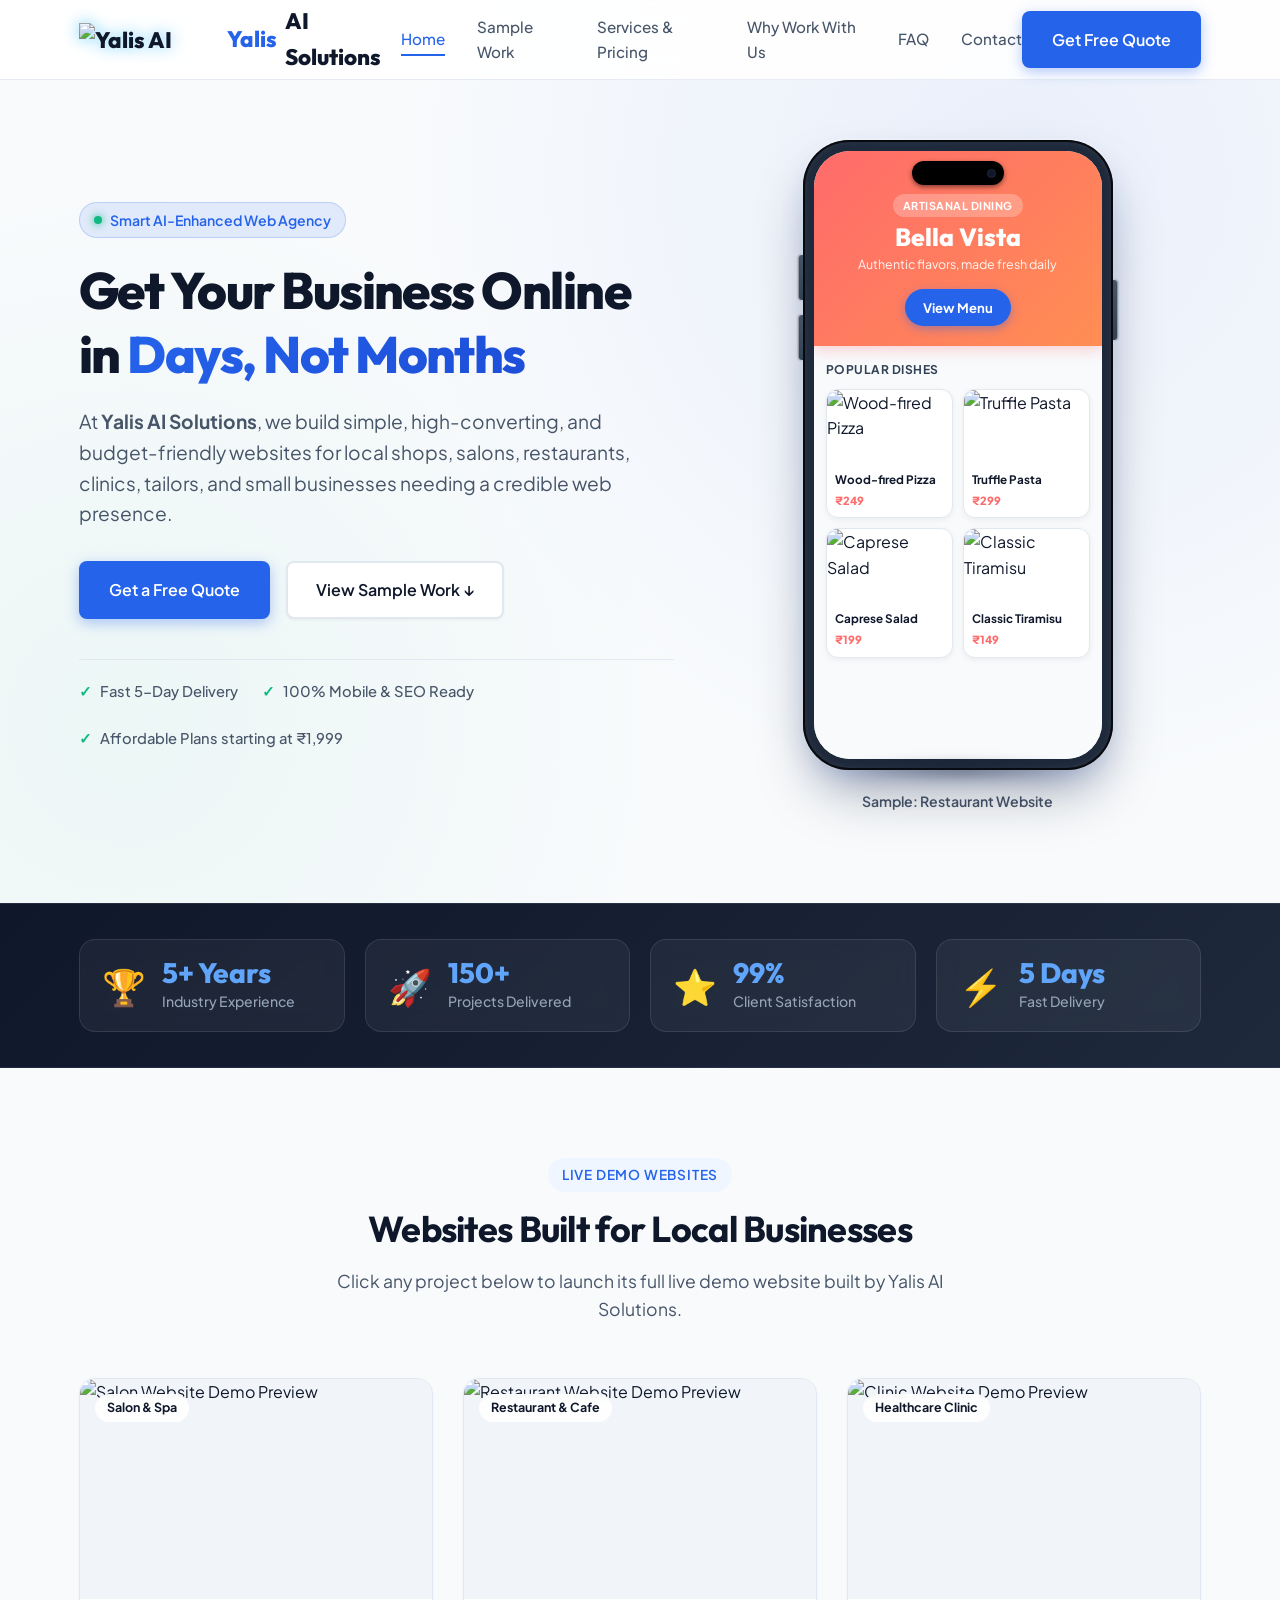
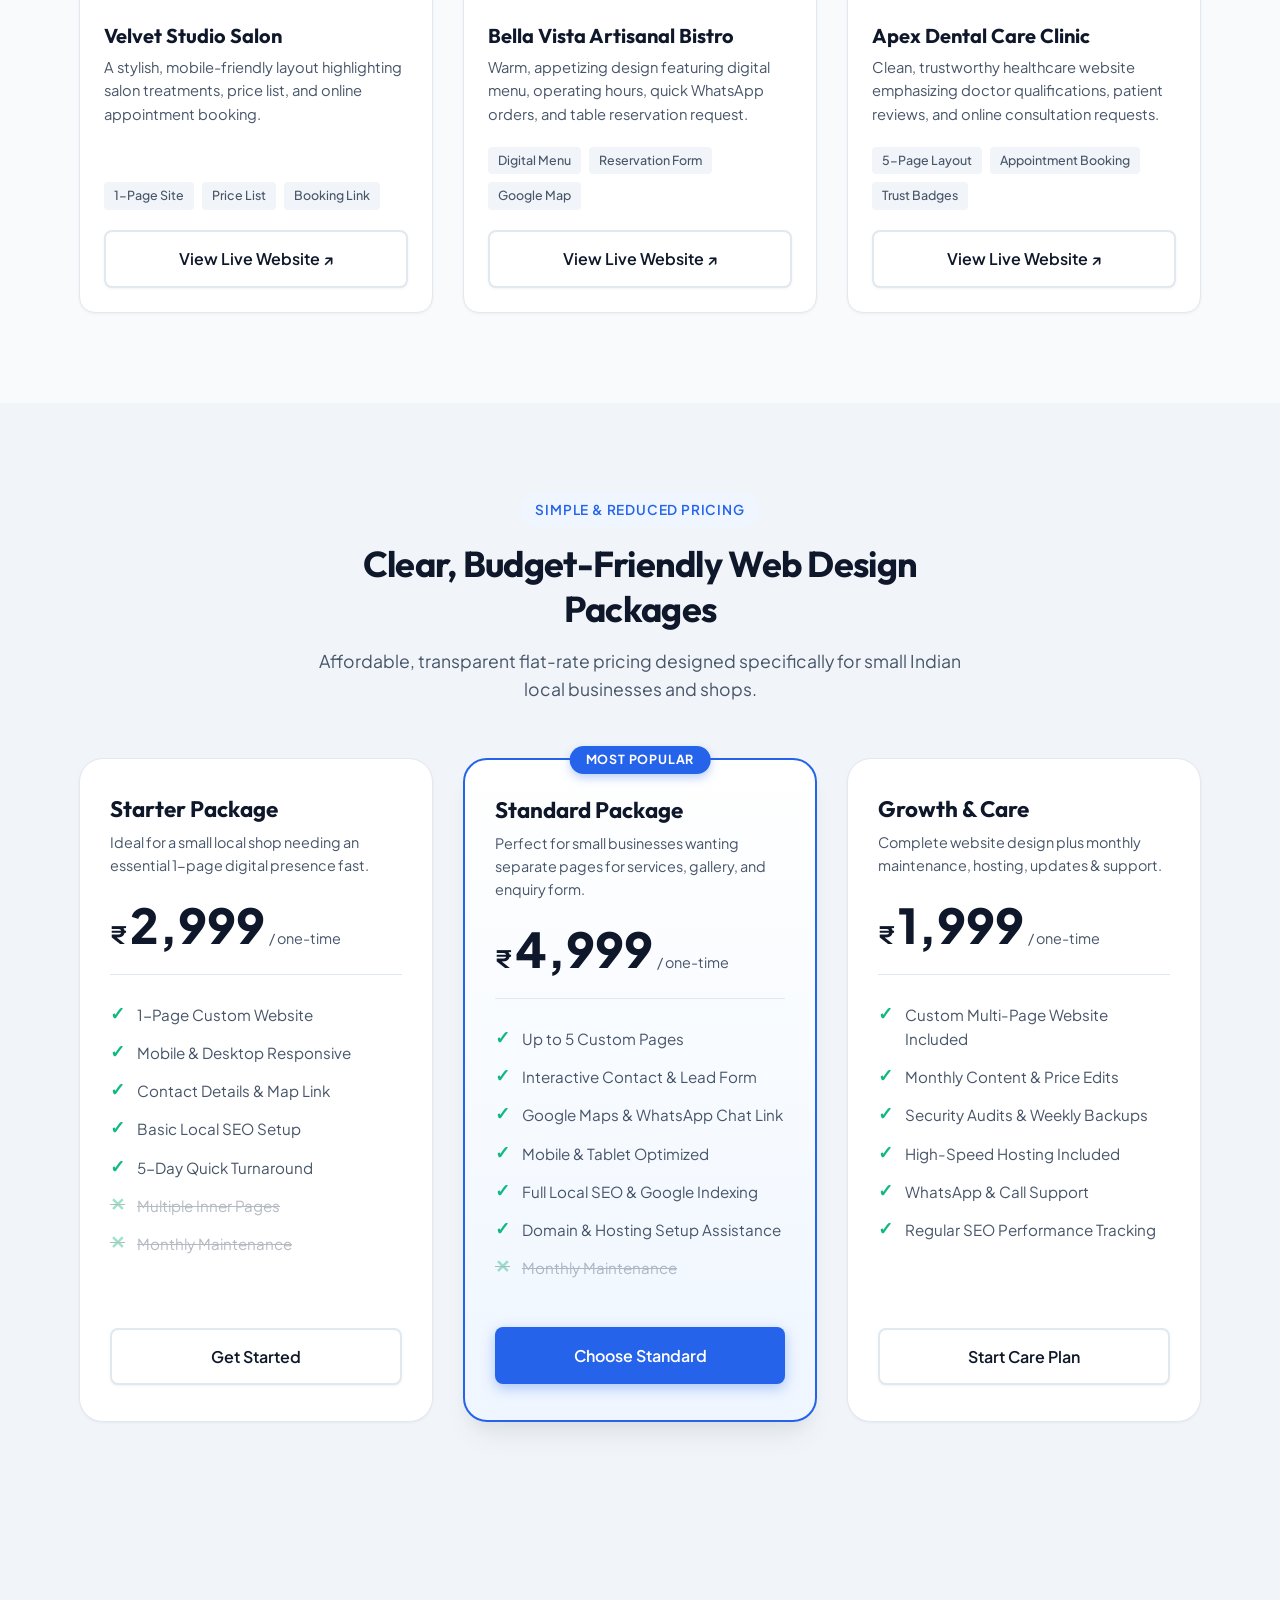
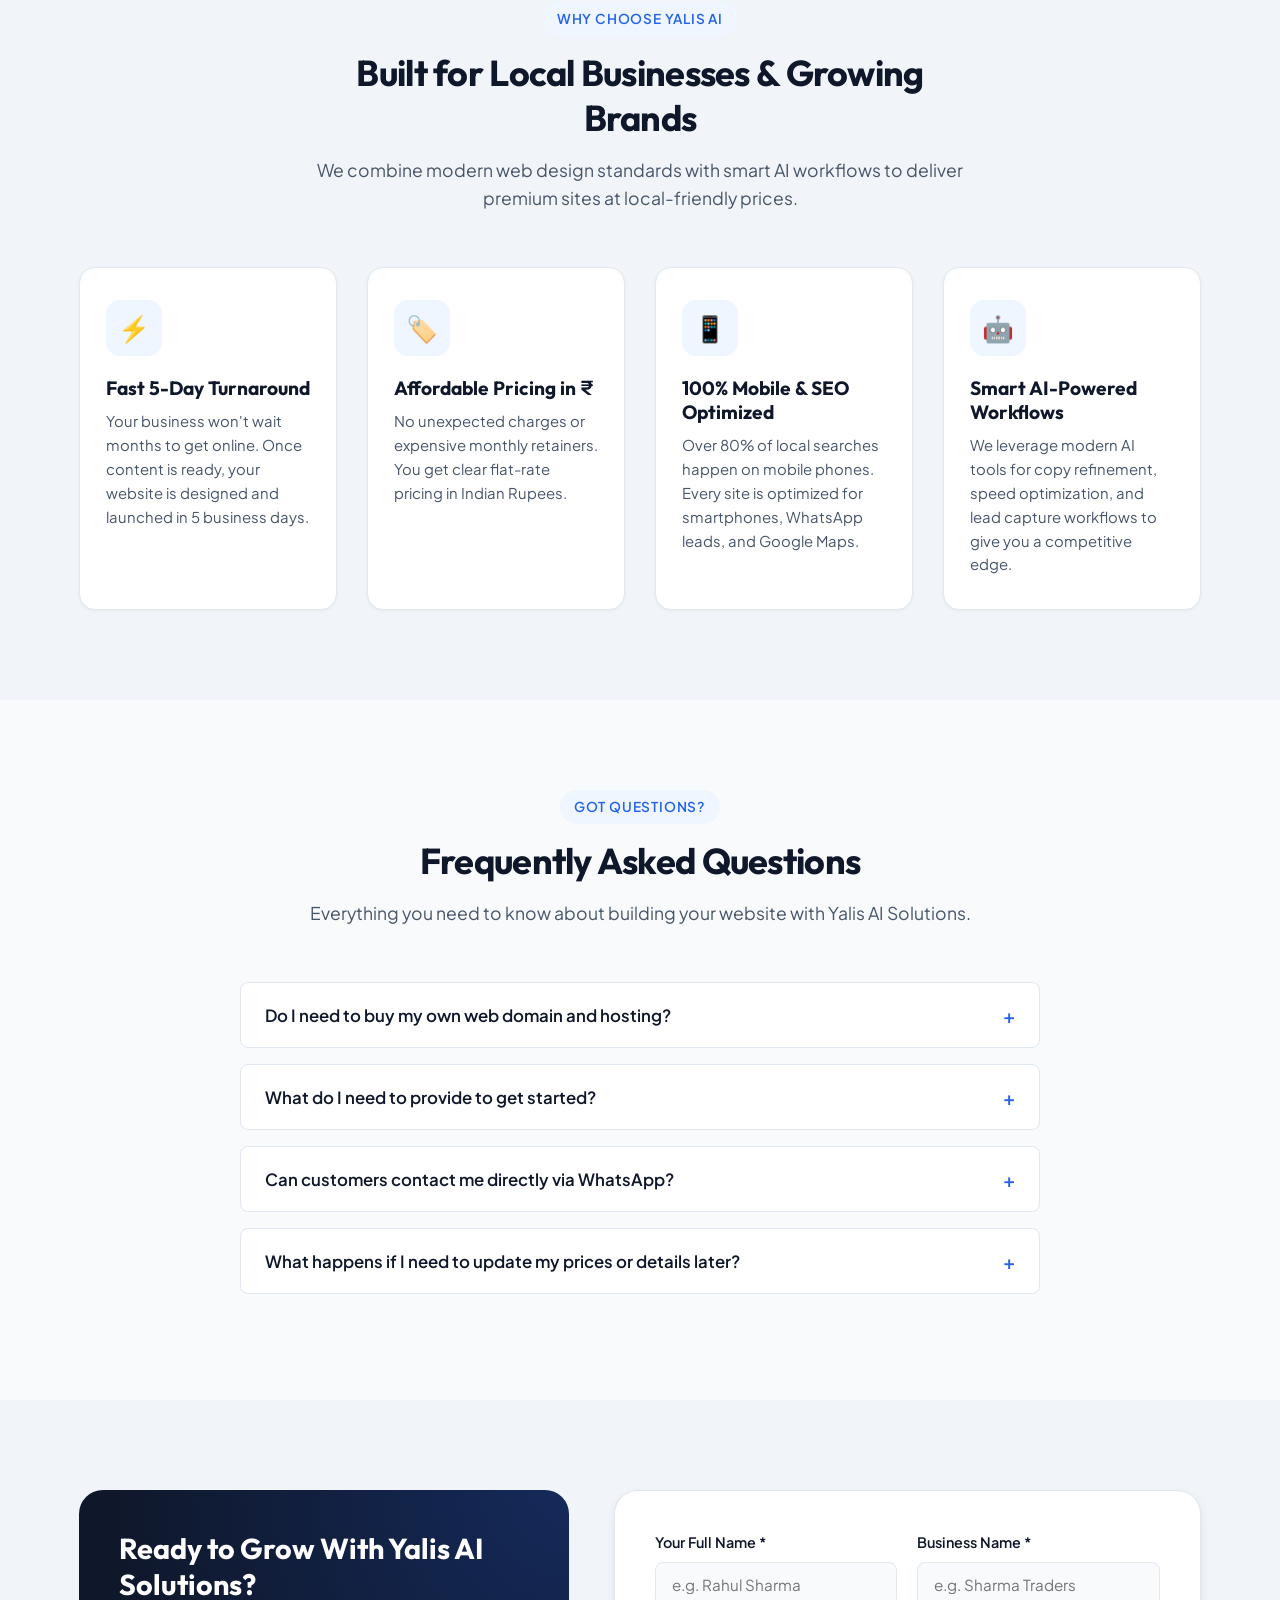
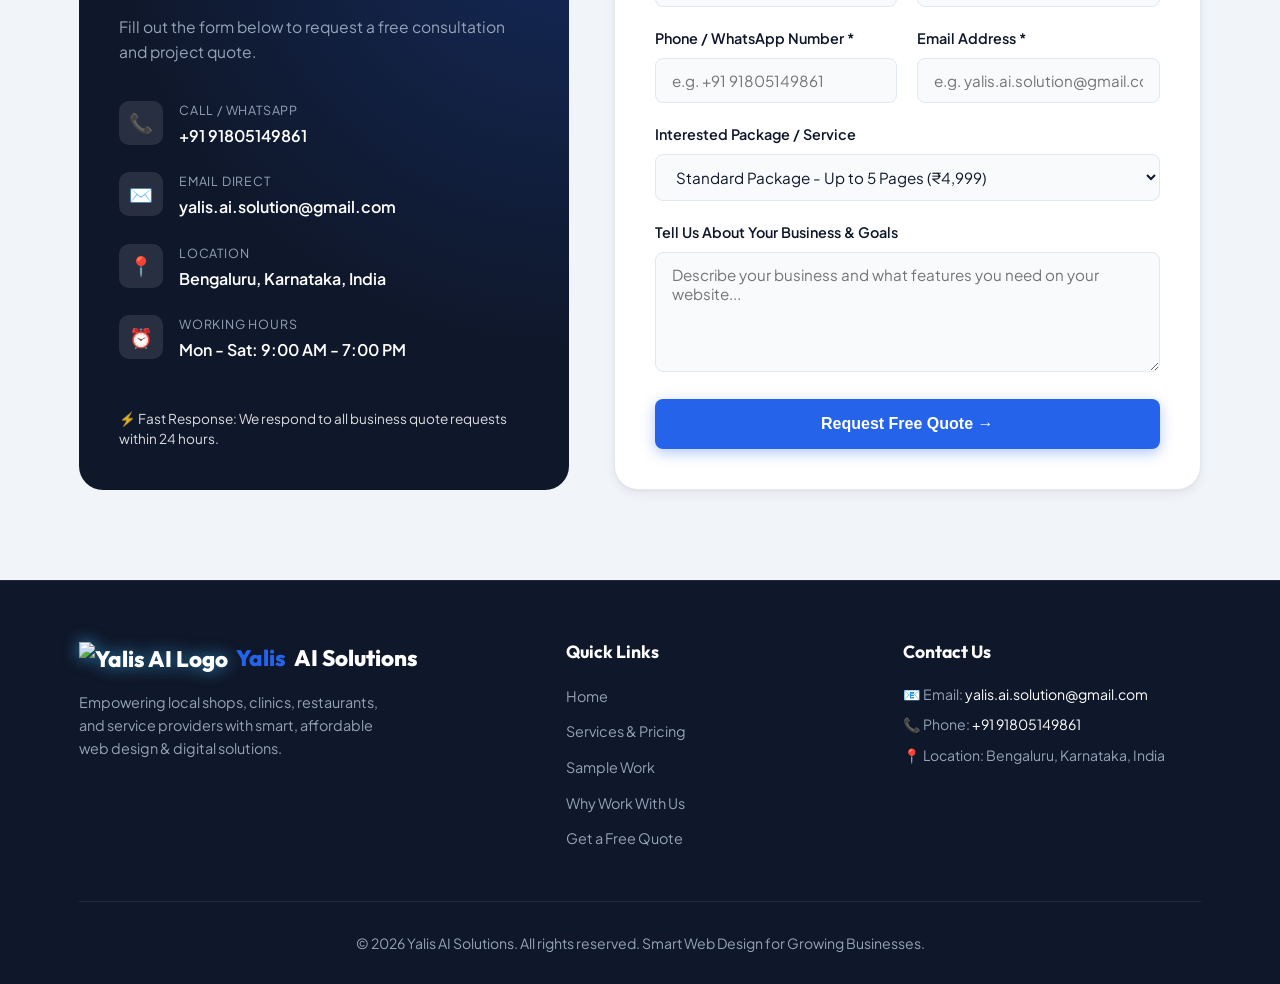
==== index.html @ 6a691064 "Add files via upload" ====
<!DOCTYPE html>
<html lang="en">
<head>
  <meta charset="UTF-8">
  <meta name="viewport" content="width=device-width, initial-scale=1.0">
  
  <!-- EDIT HERE: SEO TITLE & META DESCRIPTION -->
  <title>Yalis AI Solutions | Smart, Affordable Websites for Local Businesses</title>
  <meta name="description" content="Yalis AI Solutions builds simple, modern, and affordable websites for local shops, salons, restaurants, clinics, and service businesses. Get online in days with smart AI-driven designs.">

  <!-- GOOGLE FONTS & STYLESHEET -->
  <link rel="preconnect" href="https://fonts.googleapis.com">
  <link rel="preconnect" href="https://fonts.gstatic.com" crossorigin>
  <link rel="stylesheet" href="styles.css">
</head>
<body>

  <!-- ==========================================================================
       HEADER & STICKY NAVIGATION BAR
       ========================================================================== -->
  <header class="navbar" id="navbar">
    <div class="container nav-container">
      
      <!-- EDIT HERE: YOUR BUSINESS LOGO & NAME -->
      <a href="#hero" class="logo" id="nav-logo" style="display: flex; align-items: center; gap: 8px;">
        <img src="assets/images/logo_vy_icon.svg" alt="Yalis AI Logo" style="height: 34px; width: auto; filter: drop-shadow(0 0 8px rgba(56, 189, 248, 0.7));">
        <span>Yalis</span> AI Solutions
      </a>

      <!-- NAVIGATION LINKS -->
      <nav class="nav-links" id="nav-links">
        <a href="#hero" class="active">Home</a>
        <a href="#portfolio">Sample Work</a>
        <a href="#services">Services & Pricing</a>
        <a href="#why-us">Why Work With Us</a>
        <a href="#faq">FAQ</a>
        <a href="#contact">Contact</a>
      </nav>

      <!-- NAVIGATION CTA BUTTON -->
      <div class="nav-cta">
        <a href="#contact" class="btn btn-primary" id="header-cta-btn">Get Free Quote</a>
        <button class="mobile-toggle" id="mobile-toggle" aria-label="Toggle Navigation Menu">☰</button>
      </div>

    </div>
  </header>


  <!-- ==========================================================================
       1. HERO SECTION
       ========================================================================== -->
  <section class="hero" id="hero">
    <div class="container hero-grid">
      
      <!-- HERO TEXT CONTENT -->
      <div class="hero-content">
        <div class="hero-tag">
          <span class="hero-tag-dot"></span>
          <!-- EDIT HERE: HERO BADGE TEXT -->
          Smart AI-Enhanced Web Agency
        </div>

        <!-- EDIT HERE: MAIN HERO HEADLINE -->
        <h1 class="hero-title">
          Get Your Business Online in <span>Days, Not Months</span>
        </h1>

        <!-- EDIT HERE: SUBHEADLINE -->
        <p class="hero-subtitle">
          At <strong>Yalis AI Solutions</strong>, we build simple, high-converting, and budget-friendly websites for local shops, salons, restaurants, clinics, tailors, and small businesses needing a credible web presence.
        </p>

        <!-- HERO BUTTONS -->
        <div class="hero-actions">
          <a href="#contact" class="btn btn-primary" id="hero-quote-btn">Get a Free Quote</a>
          <a href="#portfolio" class="btn btn-secondary" id="hero-work-btn">View Sample Work ↓</a>
        </div>

        <!-- HERO TRUST SIGNALS -->
        <div class="hero-features">
          <div class="hero-feature-item">
            <span class="hero-feature-icon">✓</span>
            <span>Fast 5-Day Delivery</span>
          </div>
          <div class="hero-feature-item">
            <span class="hero-feature-icon">✓</span>
            <span>100% Mobile & SEO Ready</span>
          </div>
          <div class="hero-feature-item">
            <span class="hero-feature-icon">✓</span>
            <span>Affordable Plans starting at ₹1,999</span>
          </div>
        </div>
      </div>

      <!-- HERO VISUAL PREVIEW: REALISTIC IPHONE MOCKUP -->
      <div class="hero-visual">
        <div class="iphone-wrapper">
          
          <div class="iphone-container">
            <!-- iPhone Side Buttons -->
            <div class="iphone-btn-volume-up"></div>
            <div class="iphone-btn-volume-down"></div>
            <div class="iphone-btn-power"></div>

            <div class="iphone-screen">
              <!-- Dynamic Island -->
              <div class="dynamic-island">
                <div class="dynamic-island-camera"></div>
              </div>

              <!-- Bella Vista Restaurant Content -->
              <div class="bella-header">
                <span class="bella-badge">Artisanal Dining</span>
                <h3 class="bella-title">Bella Vista</h3>
                <p class="bella-tagline">Authentic flavors, made fresh daily</p>
                <a href="demo-restaurant.html" target="_blank" class="bella-cta-btn">View Menu</a>
              </div>

              <div class="bella-body">
                <div class="bella-section-label">Popular Dishes</div>
                <div class="food-grid">
                  
                  <div class="food-card">
                    <div class="food-img-wrap">
                      <img src="assets/images/food_pizza.png" alt="Wood-fired Pizza">
                    </div>
                    <div class="food-info">
                      <div class="food-name">Wood-fired Pizza</div>
                      <div class="food-price">₹249</div>
                    </div>
                  </div>

                  <div class="food-card">
                    <div class="food-img-wrap">
                      <img src="assets/images/food_pasta.png" alt="Truffle Pasta">
                    </div>
                    <div class="food-info">
                      <div class="food-name">Truffle Pasta</div>
                      <div class="food-price">₹299</div>
                    </div>
                  </div>

                  <div class="food-card">
                    <div class="food-img-wrap">
                      <img src="assets/images/food_salad.png" alt="Caprese Salad">
                    </div>
                    <div class="food-info">
                      <div class="food-name">Caprese Salad</div>
                      <div class="food-price">₹199</div>
                    </div>
                  </div>

                  <div class="food-card">
                    <div class="food-img-wrap">
                      <img src="assets/images/food_dessert.png" alt="Classic Tiramisu">
                    </div>
                    <div class="food-info">
                      <div class="food-name">Classic Tiramisu</div>
                      <div class="food-price">₹149</div>
                    </div>
                  </div>

                </div>
              </div>

            </div>
          </div>

          <!-- Soft Shadow Beneath iPhone -->
          <div class="iphone-shadow-glow"></div>

          <!-- iPhone Caption -->
          <p class="iphone-caption">Sample: Restaurant Website</p>

        </div>
      </div>

    </div>
  </section>


  <!-- ==========================================================================
       STATS & ACHIEVEMENTS COUNTER BAR
       ========================================================================== -->
  <section class="stats-banner">
    <div class="container">
      <div class="stats-grid">
        
        <div class="stat-card">
          <div class="stat-icon">🏆</div>
          <div class="stat-info">
            <span class="stat-number">5+ Years</span>
            <span class="stat-label">Industry Experience</span>
          </div>
        </div>

        <div class="stat-card">
          <div class="stat-icon">🚀</div>
          <div class="stat-info">
            <span class="stat-number">150+</span>
            <span class="stat-label">Projects Delivered</span>
          </div>
        </div>

        <div class="stat-card">
          <div class="stat-icon">⭐</div>
          <div class="stat-info">
            <span class="stat-number">99%</span>
            <span class="stat-label">Client Satisfaction</span>
          </div>
        </div>

        <div class="stat-card">
          <div class="stat-icon">⚡</div>
          <div class="stat-info">
            <span class="stat-number">5 Days</span>
            <span class="stat-label">Fast Delivery</span>
          </div>
        </div>

      </div>
    </div>
  </section>


  <!-- ==========================================================================
       2. PORTFOLIO / SAMPLE WORK SECTION
       ========================================================================== -->
  <section class="section" id="portfolio">
    <div class="container">
      
      <div class="section-header">
        <span class="section-badge">Live Demo Websites</span>
        <h2 class="section-title">Websites Built for Local Businesses</h2>
        <p class="section-subtitle">
          Click any project below to launch its full live demo website built by Yalis AI Solutions.
        </p>
      </div>

      <div class="portfolio-grid">
        
        <!-- SAMPLE PROJECT 1: SALON -->
        <div class="portfolio-card">
          <div class="portfolio-img-wrapper">
            <span class="portfolio-category-tag">Salon & Spa</span>
            <!-- EDIT HERE: DEMO 1 IMAGE & ALT -->
            <img src="assets/images/portfolio_salon.png" alt="Salon Website Demo Preview">
            <div class="portfolio-overlay">
              <a href="demo-salon.html" target="_blank" class="btn btn-primary">View Full Website ↗</a>
            </div>
          </div>
          <div class="portfolio-content">
            <!-- EDIT HERE: DEMO 1 TITLE & TEXT -->
            <h3 class="portfolio-title">Velvet Studio Salon</h3>
            <p class="portfolio-desc">
              A stylish, mobile-friendly layout highlighting salon treatments, price list, and online appointment booking.
            </p>
            <div class="portfolio-tags">
              <span class="pill-tag">1-Page Site</span>
              <span class="pill-tag">Price List</span>
              <span class="pill-tag">Booking Link</span>
            </div>
            <a href="demo-salon.html" target="_blank" class="btn btn-secondary">View Live Website ↗</a>
          </div>
        </div>

        <!-- SAMPLE PROJECT 2: RESTAURANT -->
        <div class="portfolio-card">
          <div class="portfolio-img-wrapper">
            <span class="portfolio-category-tag">Restaurant & Cafe</span>
            <!-- EDIT HERE: DEMO 2 IMAGE & ALT -->
            <img src="assets/images/portfolio_restaurant.png" alt="Restaurant Website Demo Preview">
            <div class="portfolio-overlay">
              <a href="demo-restaurant.html" target="_blank" class="btn btn-primary">View Full Website ↗</a>
            </div>
          </div>
          <div class="portfolio-content">
            <!-- EDIT HERE: DEMO 2 TITLE & TEXT -->
            <h3 class="portfolio-title">Bella Vista Artisanal Bistro</h3>
            <p class="portfolio-desc">
              Warm, appetizing design featuring digital menu, operating hours, quick WhatsApp orders, and table reservation request.
            </p>
            <div class="portfolio-tags">
              <span class="pill-tag">Digital Menu</span>
              <span class="pill-tag">Reservation Form</span>
              <span class="pill-tag">Google Map</span>
            </div>
            <a href="demo-restaurant.html" target="_blank" class="btn btn-secondary">View Live Website ↗</a>
          </div>
        </div>

        <!-- SAMPLE PROJECT 3: CLINIC -->
        <div class="portfolio-card">
          <div class="portfolio-img-wrapper">
            <span class="portfolio-category-tag">Healthcare Clinic</span>
            <!-- EDIT HERE: DEMO 3 IMAGE & ALT -->
            <img src="assets/images/portfolio_clinic.png" alt="Clinic Website Demo Preview">
            <div class="portfolio-overlay">
              <a href="demo-clinic.html" target="_blank" class="btn btn-primary">View Full Website ↗</a>
            </div>
          </div>
          <div class="portfolio-content">
            <!-- EDIT HERE: DEMO 3 TITLE & TEXT -->
            <h3 class="portfolio-title">Apex Dental Care Clinic</h3>
            <p class="portfolio-desc">
              Clean, trustworthy healthcare website emphasizing doctor qualifications, patient reviews, and online consultation requests.
            </p>
            <div class="portfolio-tags">
              <span class="pill-tag">5-Page Layout</span>
              <span class="pill-tag">Appointment Booking</span>
              <span class="pill-tag">Trust Badges</span>
            </div>
            <a href="demo-clinic.html" target="_blank" class="btn btn-secondary">View Live Website ↗</a>
          </div>
        </div>

      </div>

    </div>
  </section>


  <!-- ==========================================================================
       3. SERVICES & PRICING SECTION (INDIAN RUPEES ₹ - REDUCED PRICES)
       ========================================================================== -->
  <section class="section section-alt" id="services">
    <div class="container">
      
      <div class="section-header">
        <span class="section-badge">Simple & Reduced Pricing</span>
        <h2 class="section-title">Clear, Budget-Friendly Web Design Packages</h2>
        <p class="section-subtitle">
          Affordable, transparent flat-rate pricing designed specifically for small Indian local businesses and shops.
        </p>
      </div>

      <div class="pricing-grid">
        
        <!-- PRICING TIER 1: STARTER -->
        <div class="pricing-card">
          <div class="pricing-header">
            <!-- EDIT HERE: TIER 1 NAME & DESC -->
            <h3 class="tier-name">Starter Package</h3>
            <p class="tier-desc">Ideal for a small local shop needing an essential 1-page digital presence fast.</p>
          </div>
          
          <div class="pricing-price">
            <span class="price-currency">₹</span>
            <!-- EDIT HERE: REDUCED TIER 1 PRICE IN RUPEES -->
            <span class="price-amount">2,999</span>
            <span class="price-period">/ one-time</span>
          </div>

          <ul class="pricing-features">
            <!-- EDIT HERE: TIER 1 FEATURES -->
            <li><span class="feature-check">✓</span> 1-Page Custom Website</li>
            <li><span class="feature-check">✓</span> Mobile & Desktop Responsive</li>
            <li><span class="feature-check">✓</span> Contact Details & Map Link</li>
            <li><span class="feature-check">✓</span> Basic Local SEO Setup</li>
            <li><span class="feature-check">✓</span> 5-Day Quick Turnaround</li>
            <li class="feature-disabled"><span class="feature-check">✕</span> Multiple Inner Pages</li>
            <li class="feature-disabled"><span class="feature-check">✕</span> Monthly Maintenance</li>
          </ul>

          <a href="#contact" class="btn btn-secondary btn-full select-plan-btn" data-plan="Starter Package (₹2,999)">Get Started</a>
        </div>

        <!-- PRICING TIER 2: STANDARD (FEATURED POPULAR) -->
        <div class="pricing-card popular">
          <div class="popular-badge">Most Popular</div>

          <div class="pricing-header">
            <!-- EDIT HERE: TIER 2 NAME & DESC -->
            <h3 class="tier-name">Standard Package</h3>
            <p class="tier-desc">Perfect for small businesses wanting separate pages for services, gallery, and enquiry form.</p>
          </div>

          <div class="pricing-price">
            <span class="price-currency">₹</span>
            <!-- EDIT HERE: REDUCED TIER 2 PRICE IN RUPEES -->
            <span class="price-amount">4,999</span>
            <span class="price-period">/ one-time</span>
          </div>

          <ul class="pricing-features">
            <!-- EDIT HERE: TIER 2 FEATURES -->
            <li><span class="feature-check">✓</span> Up to 5 Custom Pages</li>
            <li><span class="feature-check">✓</span> Interactive Contact & Lead Form</li>
            <li><span class="feature-check">✓</span> Google Maps & WhatsApp Chat Link</li>
            <li><span class="feature-check">✓</span> Mobile & Tablet Optimized</li>
            <li><span class="feature-check">✓</span> Full Local SEO & Google Indexing</li>
            <li><span class="feature-check">✓</span> Domain & Hosting Setup Assistance</li>
            <li class="feature-disabled"><span class="feature-check">✕</span> Monthly Maintenance</li>
          </ul>

          <a href="#contact" class="btn btn-primary btn-full select-plan-btn" data-plan="Standard Package (₹4,999)">Choose Standard</a>
        </div>

        <!-- PRICING TIER 3: GROWTH -->
        <div class="pricing-card">
          <div class="pricing-header">
            <!-- EDIT HERE: TIER 3 NAME & DESC -->
            <h3 class="tier-name">Growth & Care</h3>
            <p class="tier-desc">Complete website design plus monthly maintenance, hosting, updates & support.</p>
          </div>

          <div class="pricing-price">
            <span class="price-currency">₹</span>
            <!-- EDIT HERE: REDUCED TIER 3 PRICE IN RUPEES -->
            <span class="price-amount">1,999</span>
            <span class="price-period">/ one-time</span>
          </div>

          <ul class="pricing-features">
            <!-- EDIT HERE: TIER 3 FEATURES -->
            <li><span class="feature-check">✓</span> Custom Multi-Page Website Included</li>
            <li><span class="feature-check">✓</span> Monthly Content & Price Edits</li>
            <li><span class="feature-check">✓</span> Security Audits & Weekly Backups</li>
            <li><span class="feature-check">✓</span> High-Speed Hosting Included</li>
            <li><span class="feature-check">✓</span> WhatsApp & Call Support</li>
            <li><span class="feature-check">✓</span> Regular SEO Performance Tracking</li>
          </ul>

          <a href="#contact" class="btn btn-secondary btn-full select-plan-btn" data-plan="Growth Plan (₹1,999)">Start Care Plan</a>
        </div>

      </div>

    </div>
  </section>


  <!-- ==========================================================================
       4. WHY WORK WITH US SECTION
       ========================================================================== -->
  <section class="section section-alt" id="why-us">
    <div class="container">
      
      <div class="section-header">
        <span class="section-badge">Why Choose Yalis AI</span>
        <h2 class="section-title">Built for Local Businesses & Growing Brands</h2>
        <p class="section-subtitle">
          We combine modern web design standards with smart AI workflows to deliver premium sites at local-friendly prices.
        </p>
      </div>

      <div class="why-grid">
        
        <!-- POINT 1 -->
        <div class="why-card">
          <div class="why-icon">⚡</div>
          <!-- EDIT HERE: POINT 1 TITLE & DESC -->
          <h3 class="why-title">Fast 5-Day Turnaround</h3>
          <p class="why-desc">
            Your business won't wait months to get online. Once content is ready, your website is designed and launched in 5 business days.
          </p>
        </div>

        <!-- POINT 2 -->
        <div class="why-card">
          <div class="why-icon">🏷️</div>
          <!-- EDIT HERE: POINT 2 TITLE & DESC -->
          <h3 class="why-title">Affordable Pricing in ₹</h3>
          <p class="why-desc">
            No unexpected charges or expensive monthly retainers. You get clear flat-rate pricing in Indian Rupees.
          </p>
        </div>

        <!-- POINT 3 -->
        <div class="why-card">
          <div class="why-icon">📱</div>
          <!-- EDIT HERE: POINT 3 TITLE & DESC -->
          <h3 class="why-title">100% Mobile & SEO Optimized</h3>
          <p class="why-desc">
            Over 80% of local searches happen on mobile phones. Every site is optimized for smartphones, WhatsApp leads, and Google Maps.
          </p>
        </div>

        <!-- POINT 4 -->
        <div class="why-card">
          <div class="why-icon">🤖</div>
          <!-- EDIT HERE: POINT 4 TITLE & DESC -->
          <h3 class="why-title">Smart AI-Powered Workflows</h3>
          <p class="why-desc">
            We leverage modern AI tools for copy refinement, speed optimization, and lead capture workflows to give you a competitive edge.
          </p>
        </div>

      </div>

    </div>
  </section>


  <!-- ==========================================================================
       INTERACTIVE FAQ SECTION
       ========================================================================== -->
  <section class="section" id="faq">
    <div class="container">
      
      <div class="section-header">
        <span class="section-badge">Got Questions?</span>
        <h2 class="section-title">Frequently Asked Questions</h2>
        <p class="section-subtitle">
          Everything you need to know about building your website with Yalis AI Solutions.
        </p>
      </div>

      <div class="faq-container">
        
        <!-- EDIT HERE: FAQ QUESTION 1 & ANSWER -->
        <div class="faq-item">
          <button class="faq-question">
            <span>Do I need to buy my own web domain and hosting?</span>
            <span class="faq-icon">+</span>
          </button>
          <div class="faq-answer">
            <div class="faq-answer-inner">
              We can guide you step-by-step to register your custom domain (.com or .in) for about ₹800 - ₹1,200/year, or we can manage hosting and domain for you under our Growth Care plan.
            </div>
          </div>
        </div>

        <!-- EDIT HERE: FAQ QUESTION 2 & ANSWER -->
        <div class="faq-item">
          <button class="faq-question">
            <span>What do I need to provide to get started?</span>
            <span class="faq-icon">+</span>
          </button>
          <div class="faq-answer">
            <div class="faq-answer-inner">
              All you need to provide is your business name, contact details, a list of your services or products, and any photos you have. If you don't have high quality photos, we supply professional stock imagery.
            </div>
          </div>
        </div>

        <!-- EDIT HERE: FAQ QUESTION 3 & ANSWER -->
        <div class="faq-item">
          <button class="faq-question">
            <span>Can customers contact me directly via WhatsApp?</span>
            <span class="faq-icon">+</span>
          </button>
          <div class="faq-answer">
            <div class="faq-answer-inner">
              Yes! We integrate a direct WhatsApp chat button on your website so customers on smartphones can reach your business with one tap.
            </div>
          </div>
        </div>

        <!-- EDIT HERE: FAQ QUESTION 4 & ANSWER -->
        <div class="faq-item">
          <button class="faq-question">
            <span>What happens if I need to update my prices or details later?</span>
            <span class="faq-icon">+</span>
          </button>
          <div class="faq-answer">
            <div class="faq-answer-inner">
              Simply email or WhatsApp us your updates! Minor content updates are free for the first 30 days, or included every month on our Growth Care plan.
            </div>
          </div>
        </div>

      </div>

    </div>
  </section>


  <!-- ==========================================================================
       5. CONTACT SECTION & FREE QUOTE FORM
       ========================================================================== -->
  <section class="section section-alt" id="contact">
    <div class="container">
      
      <div class="contact-grid">
        
        <!-- CONTACT INFO SIDEBAR -->
        <div class="contact-info-card">
          <div class="contact-info-header">
            <!-- EDIT HERE: CONTACT TITLE & SUBTITLE -->
            <h3>Ready to Grow With Yalis AI Solutions?</h3>
            <p>Fill out the form below to request a free consultation and project quote.</p>
          </div>

          <div class="contact-details">
            <!-- EDIT HERE: PHONE / WHATSAPP NUMBER -->
            <div class="contact-detail-item">
              <div class="contact-detail-icon">📞</div>
              <div class="contact-detail-text">
                <label>Call / WhatsApp</label>
                <span><a href="tel:+9191805149861" style="color: inherit; text-decoration: none;">+91 91805149861</a></span>
              </div>
            </div>

            <!-- EDIT HERE: EMAIL ADDRESS -->
            <div class="contact-detail-item">
              <div class="contact-detail-icon">✉️</div>
              <div class="contact-detail-text">
                <label>Email Direct</label>
                <span><a href="mailto:yalis.ai.solution@gmail.com" style="color: inherit; text-decoration: none;">yalis.ai.solution@gmail.com</a></span>
              </div>
            </div>

            <!-- EDIT HERE: LOCATION & SERVICE AREA -->
            <div class="contact-detail-item">
              <div class="contact-detail-icon">📍</div>
              <div class="contact-detail-text">
                <label>Location</label>
                <span>Bengaluru, Karnataka, India</span>
              </div>
            </div>

            <!-- EDIT HERE: WORKING HOURS -->
            <div class="contact-detail-item">
              <div class="contact-detail-icon">⏰</div>
              <div class="contact-detail-text">
                <label>Working Hours</label>
                <span>Mon - Sat: 9:00 AM - 7:00 PM</span>
              </div>
            </div>
          </div>

          <div style="font-size: 0.85rem; opacity: 0.85; line-height: 1.5;">
            ⚡ Fast Response: We respond to all business quote requests within 24 hours.
          </div>
        </div>

        <!-- CONTACT FORM -->
        <div class="contact-form-container">
          <form id="contact-form">
            
            <div class="form-row">
              <!-- NAME FIELD -->
              <div class="form-group">
                <label for="user-name">Your Full Name *</label>
                <input type="text" id="user-name" placeholder="e.g. Rahul Sharma" required>
              </div>

              <!-- BUSINESS NAME FIELD -->
              <div class="form-group">
                <label for="business-name">Business Name *</label>
                <input type="text" id="business-name" placeholder="e.g. Sharma Traders" required>
              </div>
            </div>

            <div class="form-row">
              <!-- PHONE FIELD -->
              <div class="form-group">
                <label for="phone">Phone / WhatsApp Number *</label>
                <input type="tel" id="phone" placeholder="e.g. +91 91805149861" required>
              </div>

              <!-- EMAIL FIELD -->
              <div class="form-group">
                <label for="email">Email Address *</label>
                <input type="email" id="email" placeholder="e.g. yalis.ai.solution@gmail.com" required>
              </div>
            </div>

            <!-- SERVICE / PLAN SELECT DROPDOWN IN RUPEES (REDUCED PRICES) -->
            <div class="form-group">
              <label for="service-interest">Interested Package / Service</label>
              <select id="service-interest">
                <option value="Starter Package (₹2,999)">Starter Package - 1 Page Site (₹2,999)</option>
                <option value="Standard Package (₹4,999)" selected>Standard Package - Up to 5 Pages (₹4,999)</option>
                <option value="Growth Plan (₹1,999)">Growth Care Plan - Site + Maintenance (₹1,999)</option>
                <option value="Custom Quote">Not sure yet / Need custom quote</option>
              </select>
            </div>

            <!-- MESSAGE FIELD -->
            <div class="form-group">
              <label for="message">Tell Us About Your Business & Goals</label>
              <textarea id="message" placeholder="Describe your business and what features you need on your website..." required></textarea>
            </div>

            <!-- SUBMIT BUTTON -->
            <button type="submit" class="btn btn-primary btn-full" id="submit-quote-btn">Request Free Quote →</button>

            <!-- SUCCESS FEEDBACK BANNER -->
            <div class="form-success-msg" id="form-success-msg">
              🎉 Thank you! Your quote request has been sent to Yalis AI Solutions. We will contact you within 24 hours!
            </div>

          </form>
        </div>

      </div>

    </div>
  </section>


  <!-- ==========================================================================
       6. FOOTER
       ========================================================================== -->
  <footer class="footer">
    <div class="container">
      
      <div class="footer-grid">
        
        <!-- FOOTER BRAND -->
        <div class="footer-brand">
          <a href="#hero" class="logo" style="display: flex; align-items: center; gap: 8px;">
            <img src="assets/images/logo_vy_icon.svg" alt="Yalis AI Logo" style="height: 34px; width: auto; filter: drop-shadow(0 0 8px rgba(56, 189, 248, 0.7));">
            <span>Yalis</span> AI Solutions
          </a>
          <!-- EDIT HERE: FOOTER SHORT DESCRIPTION -->
          <p class="footer-desc">
            Empowering local shops, clinics, restaurants, and service providers with smart, affordable web design & digital solutions.
          </p>
        </div>

        <!-- QUICK NAVIGATION -->
        <div>
          <h4 class="footer-title">Quick Links</h4>
          <ul class="footer-links">
            <li><a href="#hero">Home</a></li>
            <li><a href="#services">Services & Pricing</a></li>
            <li><a href="#portfolio">Sample Work</a></li>
            <li><a href="#why-us">Why Work With Us</a></li>
            <li><a href="#contact">Get a Free Quote</a></li>
          </ul>
        </div>

        <!-- CONTACT & LOCATION DETAILS -->
        <div>
          <h4 class="footer-title">Contact Us</h4>
          <p style="font-size: 0.88rem; color: var(--text-light); margin-bottom: 8px;">
            📧 Email: <a href="mailto:yalis.ai.solution@gmail.com" style="color: var(--text-white);">yalis.ai.solution@gmail.com</a>
          </p>
          <p style="font-size: 0.88rem; color: var(--text-light); margin-bottom: 8px;">
            📞 Phone: <a href="tel:+9191805149861" style="color: var(--text-white);">+91 91805149861</a>
          </p>
          <p style="font-size: 0.88rem; color: var(--text-light);">
            📍 Location: Bengaluru, Karnataka, India
          </p>
        </div>

      </div>

      <!-- FOOTER COPYRIGHT -->
      <div class="footer-bottom">
        <!-- EDIT HERE: COPYRIGHT NAME -->
        <p>&copy; <span id="current-year">2026</span> Yalis AI Solutions. All rights reserved. Smart Web Design for Growing Businesses.</p>
      </div>

    </div>
  </footer>

  <!-- JAVASCRIPT FILE -->
  <script src="script.js"></script>
</body>
</html>
---- styles.css ----
/* ==========================================================================
   NOVACRAFT WEB DESIGN / YALIS AI SOLUTIONS - MODERN PORTFOLIO STYLESHEET
   ========================================================================== */

/* IMPORT GOOGLE FONTS */
@import url('https://fonts.googleapis.com/css2?family=Outfit:wght@500;600;700;800&family=Plus+Jakarta+Sans:wght@400;500;600;700&display=swap');

/* EDIT HERE: COLOR PALETTE & DESIGN SYSTEM VARIABLES */
:root {
  /* Brand Colors */
  --primary: #2563eb;          /* Main accent color (Royal Blue) */
  --primary-dark: #1d4ed8;     /* Darker blue for hover states */
  --primary-light: #eff6ff;    /* Light blue background tint */
  --accent: #10b981;         /* Emerald green for trust badges & popular tag */
  --accent-light: #ecfdf5;   /* Light emerald tint */

  /* Neutral Tones */
  --bg-main: #f8fafc;        /* Overall site background */
  --bg-card: #ffffff;        /* Card & container background */
  --bg-alt: #f1f5f9;         /* Alternate section background */
  --bg-dark: #0f172a;        /* Deep slate for footer/dark elements */
  
  /* Text Colors */
  --text-primary: #0f172a;   /* Primary headings & dark text */
  --text-muted: #475569;     /* Body copy & secondary text */
  --text-light: #94a3b8;     /* Subtle text / captions */
  --text-white: #ffffff;     /* Light text on dark bg */

  /* Borders & Shadows */
  --border-color: #e2e8f0;
  --border-radius-sm: 8px;
  --border-radius-md: 16px;
  --border-radius-lg: 24px;

  --shadow-sm: 0 1px 3px rgba(0, 0, 0, 0.05);
  --shadow-md: 0 4px 12px rgba(15, 23, 42, 0.06), 0 1px 3px rgba(15, 23, 42, 0.04);
  --shadow-lg: 0 20px 30px -10px rgba(15, 23, 42, 0.08), 0 10px 15px -5px rgba(15, 23, 42, 0.04);
  --shadow-hover: 0 25px 35px -10px rgba(37, 99, 235, 0.15), 0 12px 20px -5px rgba(37, 99, 235, 0.08);

  /* Transitions */
  --transition-fast: all 0.2s cubic-bezier(0.4, 0, 0.2, 1);
  --transition-normal: all 0.3s cubic-bezier(0.4, 0, 0.2, 1);

  /* Layout Width */
  --max-width: 1200px;
  --nav-height: 80px;
}

/* GLOBAL RESETS & BASICS */
*, *::before, *::after {
  box-sizing: border-box;
  margin: 0;
  padding: 0;
}

html {
  scroll-behavior: smooth;
  font-size: 16px;
}

body {
  font-family: 'Plus Jakarta Sans', -apple-system, BlinkMacSystemFont, "Segoe UI", Roboto, sans-serif;
  background-color: var(--bg-main);
  color: var(--text-primary);
  line-height: 1.6;
  -webkit-font-smoothing: antialiased;
  -moz-osx-font-smoothing: grayscale;
  overflow-x: hidden;
}

h1, h2, h3, h4, h5, h6 {
  font-family: 'Outfit', 'Plus Jakarta Sans', sans-serif;
  color: var(--text-primary);
  line-height: 1.25;
  font-weight: 700;
}

a {
  text-decoration: none;
  color: inherit;
  transition: var(--transition-fast);
}

ul {
  list-style: none;
}

img {
  max-width: 100%;
  height: auto;
  display: block;
}

/* LAYOUT UTILITIES */
.container {
  width: 90%;
  max-width: var(--max-width);
  margin: 0 auto;
  padding: 0 15px;
}

.section {
  padding: 90px 0;
}

.section-alt {
  background-color: var(--bg-alt);
}

.section-header {
  text-align: center;
  max-width: 680px;
  margin: 0 auto 55px auto;
}

.section-badge {
  display: inline-flex;
  align-items: center;
  gap: 8px;
  background-color: var(--primary-light);
  color: var(--primary);
  font-weight: 600;
  font-size: 0.85rem;
  padding: 6px 14px;
  border-radius: 50px;
  text-transform: uppercase;
  letter-spacing: 0.8px;
  margin-bottom: 14px;
}

.section-title {
  font-size: 2.25rem;
  margin-bottom: 16px;
  letter-spacing: -0.02em;
}

.section-subtitle {
  font-size: 1.1rem;
  color: var(--text-muted);
}

/* BUTTON STYLES */
.btn {
  display: inline-flex;
  align-items: center;
  justify-content: center;
  gap: 10px;
  padding: 14px 28px;
  font-size: 1rem;
  font-weight: 600;
  border-radius: var(--border-radius-sm);
  cursor: pointer;
  transition: var(--transition-normal);
  border: 2px solid transparent;
  text-align: center;
  white-space: nowrap;
}

.btn-primary {
  background-color: var(--primary);
  color: var(--text-white);
  box-shadow: 0 4px 14px rgba(37, 99, 235, 0.35);
}

.btn-primary:hover {
  background-color: var(--primary-dark);
  transform: translateY(-2px);
  box-shadow: 0 6px 20px rgba(37, 99, 235, 0.45);
}

.btn-secondary {
  background-color: var(--bg-card);
  color: var(--text-primary);
  border-color: var(--border-color);
  box-shadow: var(--shadow-sm);
}

.btn-secondary:hover {
  background-color: var(--primary-light);
  color: var(--primary);
  border-color: var(--primary);
  transform: translateY(-2px);
}

.btn-full {
  width: 100%;
}

/* ==========================================================================
   1. STICKY NAVIGATION BAR
   ========================================================================== */
.navbar {
  position: fixed;
  top: 0;
  left: 0;
  width: 100%;
  height: var(--nav-height);
  z-index: 1000;
  background-color: rgba(255, 255, 255, 0.9);
  backdrop-filter: blur(12px);
  border-bottom: 1px solid rgba(226, 232, 240, 0.8);
  transition: var(--transition-normal);
}

.navbar.scrolled {
  background-color: rgba(255, 255, 255, 0.98);
  box-shadow: var(--shadow-md);
  height: 70px;
}

.nav-container {
  display: flex;
  align-items: center;
  justify-content: space-between;
  height: 100%;
}

.logo {
  display: flex;
  align-items: center;
  gap: 10px;
  font-family: 'Outfit', sans-serif;
  font-size: 1.4rem;
  font-weight: 800;
  color: var(--text-primary);
}

.logo-icon {
  width: 38px;
  height: 38px;
  background: linear-gradient(135deg, var(--primary), #3b82f6);
  color: white;
  border-radius: 10px;
  display: flex;
  align-items: center;
  justify-content: center;
  font-size: 1.2rem;
  box-shadow: 0 4px 10px rgba(37, 99, 235, 0.3);
}

.logo span {
  color: var(--primary);
}

.nav-links {
  display: flex;
  align-items: center;
  gap: 32px;
}

.nav-links a {
  font-weight: 500;
  color: var(--text-muted);
  font-size: 0.95rem;
  position: relative;
}

.nav-links a:hover,
.nav-links a.active {
  color: var(--primary);
}

.nav-links a::after {
  content: '';
  position: absolute;
  bottom: -4px;
  left: 0;
  width: 0;
  height: 2px;
  background-color: var(--primary);
  transition: var(--transition-fast);
}

.nav-links a:hover::after,
.nav-links a.active::after {
  width: 100%;
}

.nav-cta {
  display: flex;
  align-items: center;
  gap: 15px;
}

/* Mobile Hamburger Toggle */
.mobile-toggle {
  display: none;
  background: none;
  border: none;
  font-size: 1.6rem;
  color: var(--text-primary);
  cursor: pointer;
  padding: 5px;
}

/* ==========================================================================
   2. HERO SECTION
   ========================================================================== */
.hero {
  padding-top: calc(var(--nav-height) + 60px);
  padding-bottom: 90px;
  background: radial-gradient(circle at 80% 20%, rgba(37, 99, 235, 0.07) 0%, transparent 50%),
              radial-gradient(circle at 10% 80%, rgba(16, 185, 129, 0.05) 0%, transparent 40%);
  position: relative;
  overflow: hidden;
}

.hero-grid {
  display: grid;
  grid-template-columns: 1.1fr 0.9fr;
  gap: 40px;
  align-items: center;
}

.hero-tag {
  display: inline-flex;
  align-items: center;
  gap: 8px;
  background: rgba(37, 99, 235, 0.1);
  color: var(--primary);
  padding: 6px 14px;
  border-radius: 30px;
  font-size: 0.88rem;
  font-weight: 600;
  margin-bottom: 20px;
  border: 1px solid rgba(37, 99, 235, 0.2);
}

.hero-tag-dot {
  width: 8px;
  height: 8px;
  background-color: var(--accent);
  border-radius: 50%;
  box-shadow: 0 0 8px var(--accent);
  animation: pulse 2s infinite;
}

@keyframes pulse {
  0% { transform: scale(0.95); box-shadow: 0 0 0 0 rgba(16, 185, 129, 0.7); }
  70% { transform: scale(1); box-shadow: 0 0 0 8px rgba(16, 185, 129, 0); }
  100% { transform: scale(0.95); box-shadow: 0 0 0 0 rgba(16, 185, 129, 0); }
}

.hero-title {
  font-size: 3.2rem;
  font-weight: 800;
  letter-spacing: -0.03em;
  margin-bottom: 20px;
  color: var(--text-primary);
}

.hero-title span {
  color: var(--primary);
  background: linear-gradient(135deg, var(--primary), #1d4ed8);
  -webkit-background-clip: text;
  -webkit-text-fill-color: transparent;
}

.hero-subtitle {
  font-size: 1.2rem;
  color: var(--text-muted);
  margin-bottom: 32px;
  line-height: 1.6;
}

.hero-actions {
  display: flex;
  gap: 16px;
  flex-wrap: wrap;
  margin-bottom: 40px;
}

.hero-features {
  display: flex;
  gap: 24px;
  flex-wrap: wrap;
  padding-top: 20px;
  border-top: 1px solid var(--border-color);
}

.hero-feature-item {
  display: flex;
  align-items: center;
  gap: 8px;
  font-size: 0.92rem;
  color: var(--text-muted);
  font-weight: 500;
}

.hero-feature-icon {
  color: var(--accent);
  font-weight: bold;
}

/* ==========================================================================
   REALISTIC IPHONE MOCKUP STYLES
   ========================================================================== */
.hero-visual {
  position: relative;
  display: flex;
  justify-content: center;
}

.iphone-wrapper {
  display: flex;
  flex-direction: column;
  align-items: center;
  position: relative;
  margin: 0 auto;
}

.iphone-container {
  position: relative;
  width: 310px;
  height: 630px;
  background: #1e293b; /* Premium dark aluminum chassis */
  border-radius: 46px;
  padding: 11px;
  /* Dual-layer aluminum edge bevel + realistic soft drop shadow */
  box-shadow: 
    0 30px 60px -15px rgba(15, 23, 42, 0.4),
    0 15px 30px -10px rgba(37, 99, 235, 0.25),
    0 0 0 2px rgba(255, 255, 255, 0.2),
    inset 0 0 0 2px rgba(0, 0, 0, 0.8),
    inset 0 0 10px rgba(255, 255, 255, 0.1);
  transition: var(--transition-normal);
}

.iphone-container:hover {
  transform: translateY(-6px);
  box-shadow: 
    0 35px 70px -15px rgba(15, 23, 42, 0.45),
    0 20px 40px -10px rgba(37, 99, 235, 0.35),
    0 0 0 2px rgba(255, 255, 255, 0.3),
    inset 0 0 0 2px rgba(0, 0, 0, 0.8);
}

/* Side Buttons: Volume (left) & Power (right) */
.iphone-btn-volume-up {
  position: absolute;
  top: 115px;
  left: -4px;
  width: 4px;
  height: 45px;
  background: linear-gradient(180deg, #475569, #334155);
  border-top-left-radius: 3px;
  border-bottom-left-radius: 3px;
  box-shadow: -1px 0 2px rgba(0,0,0,0.4);
}

.iphone-btn-volume-down {
  position: absolute;
  top: 175px;
  left: -4px;
  width: 4px;
  height: 45px;
  background: linear-gradient(180deg, #475569, #334155);
  border-top-left-radius: 3px;
  border-bottom-left-radius: 3px;
  box-shadow: -1px 0 2px rgba(0,0,0,0.4);
}

.iphone-btn-power {
  position: absolute;
  top: 140px;
  right: -4px;
  width: 4px;
  height: 60px;
  background: linear-gradient(180deg, #475569, #334155);
  border-top-right-radius: 3px;
  border-bottom-right-radius: 3px;
  box-shadow: 1px 0 2px rgba(0,0,0,0.4);
}

/* Screen Shell */
.iphone-screen {
  width: 100%;
  height: 100%;
  background: #ffffff;
  border-radius: 36px;
  overflow: hidden;
  position: relative;
  display: flex;
  flex-direction: column;
  box-shadow: inset 0 0 4px rgba(0, 0, 0, 0.2);
}

/* Dynamic Island */
.dynamic-island {
  position: absolute;
  top: 10px;
  left: 50%;
  transform: translateX(-50%);
  width: 92px;
  height: 24px;
  background-color: #000000;
  border-radius: 20px;
  z-index: 20;
  display: flex;
  align-items: center;
  justify-content: flex-end;
  padding-right: 8px;
  box-shadow: 0 2px 5px rgba(0, 0, 0, 0.5);
}

.dynamic-island-camera {
  width: 9px;
  height: 9px;
  background-color: #0f172a;
  border-radius: 50%;
  border: 1px solid #1e293b;
}

/* Bella Vista Restaurant Screen Content */
.bella-header {
  background: linear-gradient(135deg, #ff6b6b 0%, #ff8e53 100%);
  color: #ffffff;
  padding: 40px 16px 20px 16px;
  text-align: center;
  position: relative;
  box-shadow: 0 4px 14px rgba(255, 107, 107, 0.3);
}

.bella-badge {
  display: inline-block;
  background: rgba(255, 255, 255, 0.25);
  backdrop-filter: blur(4px);
  color: #ffffff;
  font-size: 0.68rem;
  font-weight: 700;
  padding: 3px 10px;
  border-radius: 12px;
  text-transform: uppercase;
  letter-spacing: 0.5px;
  margin-bottom: 6px;
}

.bella-title {
  font-family: 'Outfit', sans-serif;
  font-size: 1.55rem;
  font-weight: 800;
  color: #ffffff;
  margin-bottom: 4px;
  line-height: 1.1;
}

.bella-tagline {
  font-size: 0.78rem;
  color: rgba(255, 255, 255, 0.92);
  margin-bottom: 14px;
  font-weight: 400;
}

.bella-cta-btn {
  display: inline-block;
  background-color: var(--primary); /* Brand accent color */
  color: #ffffff;
  font-size: 0.82rem;
  font-weight: 700;
  padding: 8px 18px;
  border-radius: 20px;
  text-decoration: none;
  box-shadow: 0 3px 10px rgba(37, 99, 235, 0.4);
  transition: transform 0.2s ease;
}

.bella-cta-btn:hover {
  transform: scale(1.05);
}

.bella-body {
  padding: 14px 12px;
  background-color: #f8fafc;
  flex-grow: 1;
  overflow-y: auto;
}

.bella-section-label {
  font-size: 0.75rem;
  font-weight: 700;
  color: #334155;
  margin-bottom: 10px;
  text-transform: uppercase;
  letter-spacing: 0.5px;
}

/* 2x2 Food Photo Grid */
.food-grid {
  display: grid;
  grid-template-columns: 1fr 1fr;
  gap: 10px;
}

.food-card {
  background: #ffffff;
  border-radius: 12px;
  overflow: hidden;
  box-shadow: 0 2px 6px rgba(0, 0, 0, 0.06);
  border: 1px solid #e2e8f0;
}

.food-img-wrap {
  width: 100%;
  height: 75px;
  overflow: hidden;
}

.food-img-wrap img {
  width: 100%;
  height: 100%;
  object-fit: cover;
}

.food-info {
  padding: 6px 8px 8px 8px;
}

.food-name {
  font-size: 0.73rem;
  font-weight: 700;
  color: #0f172a;
  white-space: nowrap;
  overflow: hidden;
  text-overflow: ellipsis;
}

.food-price {
  font-size: 0.7rem;
  font-weight: 800;
  color: #ff6b6b;
  margin-top: 2px;
}

/* Soft Drop Shadow & Caption Below iPhone */
.iphone-shadow-glow {
  width: 220px;
  height: 20px;
  margin: -10px auto 0 auto;
  background: radial-gradient(ellipse at center, rgba(15, 23, 42, 0.4) 0%, transparent 75%);
  filter: blur(6px);
}

.iphone-caption {
  margin-top: 10px;
  font-size: 0.88rem;
  font-weight: 600;
  color: var(--text-muted);
  text-align: center;
  display: flex;
  align-items: center;
  justify-content: center;
  gap: 6px;
}

/* ==========================================================================
   3. SERVICES & PRICING SECTION
   ========================================================================== */
.pricing-grid {
  display: grid;
  grid-template-columns: repeat(auto-fit, minmax(310px, 1fr));
  gap: 30px;
  align-items: stretch;
}

.pricing-card {
  background-color: var(--bg-card);
  border-radius: var(--border-radius-lg);
  border: 1px solid var(--border-color);
  padding: 36px 30px;
  position: relative;
  display: flex;
  flex-direction: column;
  transition: var(--transition-normal);
  box-shadow: var(--shadow-sm);
}

.pricing-card:hover {
  transform: translateY(-8px);
  box-shadow: var(--shadow-hover);
  border-color: rgba(37, 99, 235, 0.4);
}

/* Featured / Popular Card Styling */
.pricing-card.popular {
  border: 2px solid var(--primary);
  box-shadow: var(--shadow-lg);
  background: linear-gradient(180deg, #ffffff 0%, var(--primary-light) 100%);
}

.popular-badge {
  position: absolute;
  top: -14px;
  left: 50%;
  transform: translateX(-50%);
  background-color: var(--primary);
  color: var(--text-white);
  font-size: 0.78rem;
  font-weight: 700;
  text-transform: uppercase;
  letter-spacing: 0.8px;
  padding: 4px 16px;
  border-radius: 20px;
  box-shadow: 0 4px 10px rgba(37, 99, 235, 0.3);
}

.pricing-header {
  margin-bottom: 24px;
}

.tier-name {
  font-size: 1.4rem;
  margin-bottom: 8px;
}

.tier-desc {
  font-size: 0.9rem;
  color: var(--text-muted);
  min-height: 42px;
}

.pricing-price {
  margin-bottom: 28px;
  padding-bottom: 20px;
  border-bottom: 1px solid var(--border-color);
  display: flex;
  align-items: baseline;
  gap: 4px;
}

.price-currency {
  font-size: 1.5rem;
  font-weight: 700;
  color: var(--text-primary);
}

.price-amount {
  font-size: 3rem;
  font-weight: 800;
  color: var(--text-primary);
  line-height: 1;
}

.price-period {
  font-size: 0.9rem;
  color: var(--text-muted);
}

.pricing-features {
  margin-bottom: 32px;
  flex-grow: 1;
}

.pricing-features li {
  display: flex;
  align-items: flex-start;
  gap: 12px;
  margin-bottom: 14px;
  font-size: 0.95rem;
  color: var(--text-muted);
}

.feature-check {
  color: var(--accent);
  font-weight: bold;
  font-size: 1.1rem;
  line-height: 1;
  margin-top: 2px;
}

.feature-disabled {
  opacity: 0.4;
  text-decoration: line-through;
}

/* ==========================================================================
   4. PORTFOLIO SHOWCASE SECTION
   ========================================================================== */
.portfolio-grid {
  display: grid;
  grid-template-columns: repeat(auto-fit, minmax(320px, 1fr));
  gap: 30px;
}

.portfolio-card {
  background-color: var(--bg-card);
  border-radius: var(--border-radius-md);
  overflow: hidden;
  border: 1px solid var(--border-color);
  box-shadow: var(--shadow-sm);
  transition: var(--transition-normal);
  display: flex;
  flex-direction: column;
}

.portfolio-card:hover {
  transform: translateY(-6px);
  box-shadow: var(--shadow-lg);
}

.portfolio-img-wrapper {
  position: relative;
  overflow: hidden;
  aspect-ratio: 16 / 10;
  background-color: var(--bg-alt);
}

.portfolio-img-wrapper img {
  width: 100%;
  height: 100%;
  object-fit: cover;
  transition: transform 0.5s ease;
}

.portfolio-card:hover .portfolio-img-wrapper img {
  transform: scale(1.05);
}

.portfolio-overlay {
  position: absolute;
  top: 0;
  left: 0;
  width: 100%;
  height: 100%;
  background: rgba(15, 23, 42, 0.5);
  display: flex;
  align-items: center;
  justify-content: center;
  opacity: 0;
  transition: var(--transition-normal);
}

.portfolio-card:hover .portfolio-overlay {
  opacity: 1;
}

.portfolio-category-tag {
  position: absolute;
  top: 15px;
  left: 15px;
  background-color: rgba(255, 255, 255, 0.9);
  backdrop-filter: blur(4px);
  color: var(--text-primary);
  font-size: 0.78rem;
  font-weight: 700;
  padding: 4px 12px;
  border-radius: 20px;
  z-index: 2;
}

.portfolio-content {
  padding: 24px;
  display: flex;
  flex-direction: column;
  flex-grow: 1;
}

.portfolio-title {
  font-size: 1.25rem;
  margin-bottom: 8px;
}

.portfolio-desc {
  font-size: 0.92rem;
  color: var(--text-muted);
  margin-bottom: 20px;
  flex-grow: 1;
}

.portfolio-tags {
  display: flex;
  gap: 8px;
  flex-wrap: wrap;
  margin-bottom: 20px;
}

.pill-tag {
  background-color: var(--bg-alt);
  color: var(--text-muted);
  font-size: 0.78rem;
  padding: 4px 10px;
  border-radius: 4px;
  font-weight: 500;
}

/* PORTFOLIO DEMO MODAL */
.modal {
  display: none;
  position: fixed;
  top: 0;
  left: 0;
  width: 100%;
  height: 100%;
  background-color: rgba(15, 23, 42, 0.75);
  backdrop-filter: blur(8px);
  z-index: 2000;
  align-items: center;
  justify-content: center;
  padding: 20px;
}

.modal.active {
  display: flex;
  animation: fadeIn 0.3s ease-out;
}

@keyframes fadeIn {
  from { opacity: 0; transform: scale(0.95); }
  to { opacity: 1; transform: scale(1); }
}

.modal-content {
  background-color: var(--bg-card);
  border-radius: var(--border-radius-lg);
  max-width: 750px;
  width: 100%;
  max-height: 90vh;
  overflow-y: auto;
  position: relative;
  box-shadow: var(--shadow-lg);
}

.modal-close {
  position: absolute;
  top: 20px;
  right: 20px;
  background: var(--bg-alt);
  border: none;
  width: 36px;
  height: 36px;
  border-radius: 50%;
  cursor: pointer;
  font-size: 1.2rem;
  display: flex;
  align-items: center;
  justify-content: center;
  color: var(--text-primary);
  transition: var(--transition-fast);
}

.modal-close:hover {
  background: #cbd5e1;
}

.modal-header {
  padding: 30px 30px 15px 30px;
}

.modal-body {
  padding: 0 30px 30px 30px;
}

.modal-img-preview {
  width: 100%;
  border-radius: var(--border-radius-sm);
  margin: 15px 0 20px 0;
  box-shadow: var(--shadow-md);
}

/* ==========================================================================
   5. WHY WORK WITH ME SECTION
   ========================================================================== */
.why-grid {
  display: grid;
  grid-template-columns: repeat(auto-fit, minmax(250px, 1fr));
  gap: 30px;
}

.why-card {
  background-color: var(--bg-card);
  padding: 32px 26px;
  border-radius: var(--border-radius-md);
  border: 1px solid var(--border-color);
  box-shadow: var(--shadow-sm);
  transition: var(--transition-normal);
}

.why-card:hover {
  transform: translateY(-5px);
  border-color: var(--primary);
  box-shadow: var(--shadow-md);
}

.why-icon {
  width: 56px;
  height: 56px;
  background-color: var(--primary-light);
  color: var(--primary);
  border-radius: 14px;
  display: flex;
  align-items: center;
  justify-content: center;
  font-size: 1.6rem;
  margin-bottom: 20px;
}

.why-title {
  font-size: 1.2rem;
  margin-bottom: 10px;
}

.why-desc {
  font-size: 0.93rem;
  color: var(--text-muted);
}

/* ==========================================================================
   INTERACTIVE FAQ ACCORDION
   ========================================================================== */
.faq-container {
  max-width: 800px;
  margin: 0 auto;
}

.faq-item {
  background-color: var(--bg-card);
  border: 1px solid var(--border-color);
  border-radius: var(--border-radius-sm);
  margin-bottom: 16px;
  overflow: hidden;
  transition: var(--transition-fast);
}

.faq-question {
  padding: 20px 24px;
  width: 100%;
  text-align: left;
  background: none;
  border: none;
  font-size: 1.05rem;
  font-weight: 600;
  font-family: inherit;
  color: var(--text-primary);
  display: flex;
  justify-content: space-between;
  align-items: center;
  cursor: pointer;
}

.faq-icon {
  font-size: 1.2rem;
  color: var(--primary);
  transition: transform 0.3s ease;
}

.faq-item.active .faq-icon {
  transform: rotate(45deg);
}

.faq-answer {
  max-height: 0;
  overflow: hidden;
  transition: max-height 0.3s cubic-bezier(0, 1, 0, 1);
  background-color: var(--bg-main);
}

.faq-item.active .faq-answer {
  max-height: 300px;
  transition: max-height 0.3s ease-in-out;
}

.faq-answer-inner {
  padding: 0 24px 20px 24px;
  color: var(--text-muted);
  font-size: 0.95rem;
  border-top: 1px solid var(--border-color);
  padding-top: 16px;
}

/* ==========================================================================
   6. CONTACT SECTION & FORM
   ========================================================================== */
.contact-grid {
  display: grid;
  grid-template-columns: 1fr 1.2fr;
  gap: 45px;
  align-items: start;
}

.contact-info-card {
  background-color: var(--bg-dark);
  color: var(--text-white);
  padding: 40px;
  border-radius: var(--border-radius-lg);
  height: 100%;
  display: flex;
  flex-direction: column;
  justify-content: space-between;
  background-image: radial-gradient(circle at 100% 0%, rgba(37, 99, 235, 0.25) 0%, transparent 60%);
}

.contact-info-header h3 {
  color: var(--text-white);
  font-size: 1.8rem;
  margin-bottom: 12px;
}

.contact-info-header p {
  color: var(--text-light);
  font-size: 0.98rem;
  margin-bottom: 30px;
}

.contact-details {
  display: flex;
  flex-direction: column;
  gap: 24px;
  margin-bottom: 40px;
}

.contact-detail-item {
  display: flex;
  align-items: flex-start;
  gap: 16px;
}

.contact-detail-icon {
  width: 44px;
  height: 44px;
  background-color: rgba(255, 255, 255, 0.1);
  color: var(--accent);
  border-radius: 10px;
  display: flex;
  align-items: center;
  justify-content: center;
  font-size: 1.2rem;
  flex-shrink: 0;
}

.contact-detail-text label {
  display: block;
  font-size: 0.78rem;
  color: var(--text-light);
  text-transform: uppercase;
  letter-spacing: 0.8px;
  margin-bottom: 2px;
}

.contact-detail-text span {
  font-weight: 600;
  font-size: 1rem;
}

.contact-form-container {
  background-color: var(--bg-card);
  padding: 40px;
  border-radius: var(--border-radius-lg);
  border: 1px solid var(--border-color);
  box-shadow: var(--shadow-md);
}

.form-group {
  margin-bottom: 20px;
}

.form-row {
  display: grid;
  grid-template-columns: 1fr 1fr;
  gap: 20px;
}

.form-group label {
  display: block;
  font-size: 0.9rem;
  font-weight: 600;
  color: var(--text-primary);
  margin-bottom: 8px;
}

.form-group input,
.form-group select,
.form-group textarea {
  width: 100%;
  padding: 12px 16px;
  font-size: 0.95rem;
  font-family: inherit;
  border: 1.5px solid var(--border-color);
  border-radius: var(--border-radius-sm);
  background-color: var(--bg-main);
  color: var(--text-primary);
  transition: var(--transition-fast);
}

.form-group input:focus,
.form-group select:focus,
.form-group textarea:focus {
  outline: none;
  border-color: var(--primary);
  background-color: #ffffff;
  box-shadow: 0 0 0 4px rgba(37, 99, 235, 0.1);
}

.form-group textarea {
  resize: vertical;
  min-height: 120px;
}

.form-success-msg {
  display: none;
  background-color: var(--accent-light);
  border: 1px solid var(--accent);
  color: #065f46;
  padding: 16px;
  border-radius: var(--border-radius-sm);
  margin-top: 20px;
  text-align: center;
  font-weight: 600;
}

/* ==========================================================================
   7. FOOTER
   ========================================================================== */
.footer {
  background-color: var(--bg-dark);
  color: var(--text-light);
  padding: 60px 0 30px 0;
  border-top: 1px solid rgba(255, 255, 255, 0.08);
}

.footer-grid {
  display: grid;
  grid-template-columns: 1.5fr 1fr 1fr;
  gap: 40px;
  margin-bottom: 40px;
}

.footer-brand .logo {
  color: var(--text-white);
  margin-bottom: 14px;
}

.footer-desc {
  font-size: 0.9rem;
  max-width: 320px;
  line-height: 1.6;
}

.footer-title {
  color: var(--text-white);
  font-size: 1.1rem;
  margin-bottom: 20px;
}

.footer-links li {
  margin-bottom: 10px;
}

.footer-links a {
  font-size: 0.9rem;
  color: var(--text-light);
}

.footer-links a:hover {
  color: var(--text-white);
}

.social-links {
  display: flex;
  gap: 12px;
}

.social-icon {
  width: 38px;
  height: 38px;
  background-color: rgba(255, 255, 255, 0.08);
  color: var(--text-white);
  border-radius: 8px;
  display: flex;
  align-items: center;
  justify-content: center;
  transition: var(--transition-fast);
  font-size: 1rem;
}

.social-icon:hover {
  background-color: var(--primary);
  transform: translateY(-3px);
}

.footer-bottom {
  text-align: center;
  padding-top: 30px;
  border-top: 1px solid rgba(255, 255, 255, 0.08);
  font-size: 0.88rem;
}

/* ==========================================================================
   RESPONSIVE MEDIA QUERIES
   ========================================================================== */
@media (max-width: 992px) {
  .hero-grid {
    grid-template-columns: 1fr;
    text-align: center;
  }
  .hero-tag {
    margin-left: auto;
    margin-right: auto;
  }
  .hero-actions {
    justify-content: center;
  }
  .hero-features {
    justify-content: center;
  }
  .hero-visual {
    max-width: 450px;
    margin: 0 auto;
  }
  .contact-grid {
    grid-template-columns: 1fr;
  }
  .footer-grid {
    grid-template-columns: 1fr 1fr;
  }
}

@media (max-width: 768px) {
  .mobile-toggle {
    display: block;
  }
  .nav-links {
    position: fixed;
    top: var(--nav-height);
    left: -100%;
    width: 100%;
    height: calc(100vh - var(--nav-height));
    background-color: var(--bg-card);
    flex-direction: column;
    justify-content: center;
    gap: 24px;
    transition: var(--transition-normal);
    box-shadow: var(--shadow-lg);
  }
  .nav-links.active {
    left: 0;
  }
  .nav-cta .btn {
    display: none;
  }
  .hero-title {
    font-size: 2.3rem;
  }
  .iphone-container {
    width: 280px;
    height: 570px;
  }
  .form-row {
    grid-template-columns: 1fr;
  }
  .footer-grid {
    grid-template-columns: 1fr;
  }
}

/* ==========================================================================
   STATS & ACHIEVEMENTS BANNER
   ========================================================================== */
.stats-banner {
  background: linear-gradient(135deg, #0f172a 0%, #1e293b 100%);
  padding: 35px 0;
  color: var(--text-white);
  border-top: 1px solid rgba(255, 255, 255, 0.08);
  border-bottom: 1px solid rgba(255, 255, 255, 0.08);
}

.stats-grid {
  display: grid;
  grid-template-columns: repeat(4, 1fr);
  gap: 20px;
}

.stat-card {
  display: flex;
  align-items: center;
  gap: 16px;
  background: rgba(255, 255, 255, 0.05);
  padding: 18px 22px;
  border-radius: var(--border-radius-md);
  border: 1px solid rgba(255, 255, 255, 0.1);
  backdrop-filter: blur(10px);
  transition: var(--transition-normal);
}

.stat-card:hover {
  transform: translateY(-4px);
  background: rgba(255, 255, 255, 0.09);
  border-color: var(--primary);
  box-shadow: 0 10px 25px rgba(37, 99, 235, 0.25);
}

.stat-icon {
  font-size: 2.2rem;
  line-height: 1;
}

.stat-info {
  display: flex;
  flex-direction: column;
}

.stat-number {
  font-family: 'Outfit', sans-serif;
  font-size: 1.75rem;
  font-weight: 800;
  color: #60a5fa;
  line-height: 1.1;
}

.stat-label {
  font-size: 0.88rem;
  color: #94a3b8;
  font-weight: 500;
  margin-top: 2px;
}

@media (max-width: 992px) {
  .stats-grid {
    grid-template-columns: repeat(2, 1fr);
  }
}

@media (max-width: 576px) {
  .stats-grid {
    grid-template-columns: 1fr;
  }
}
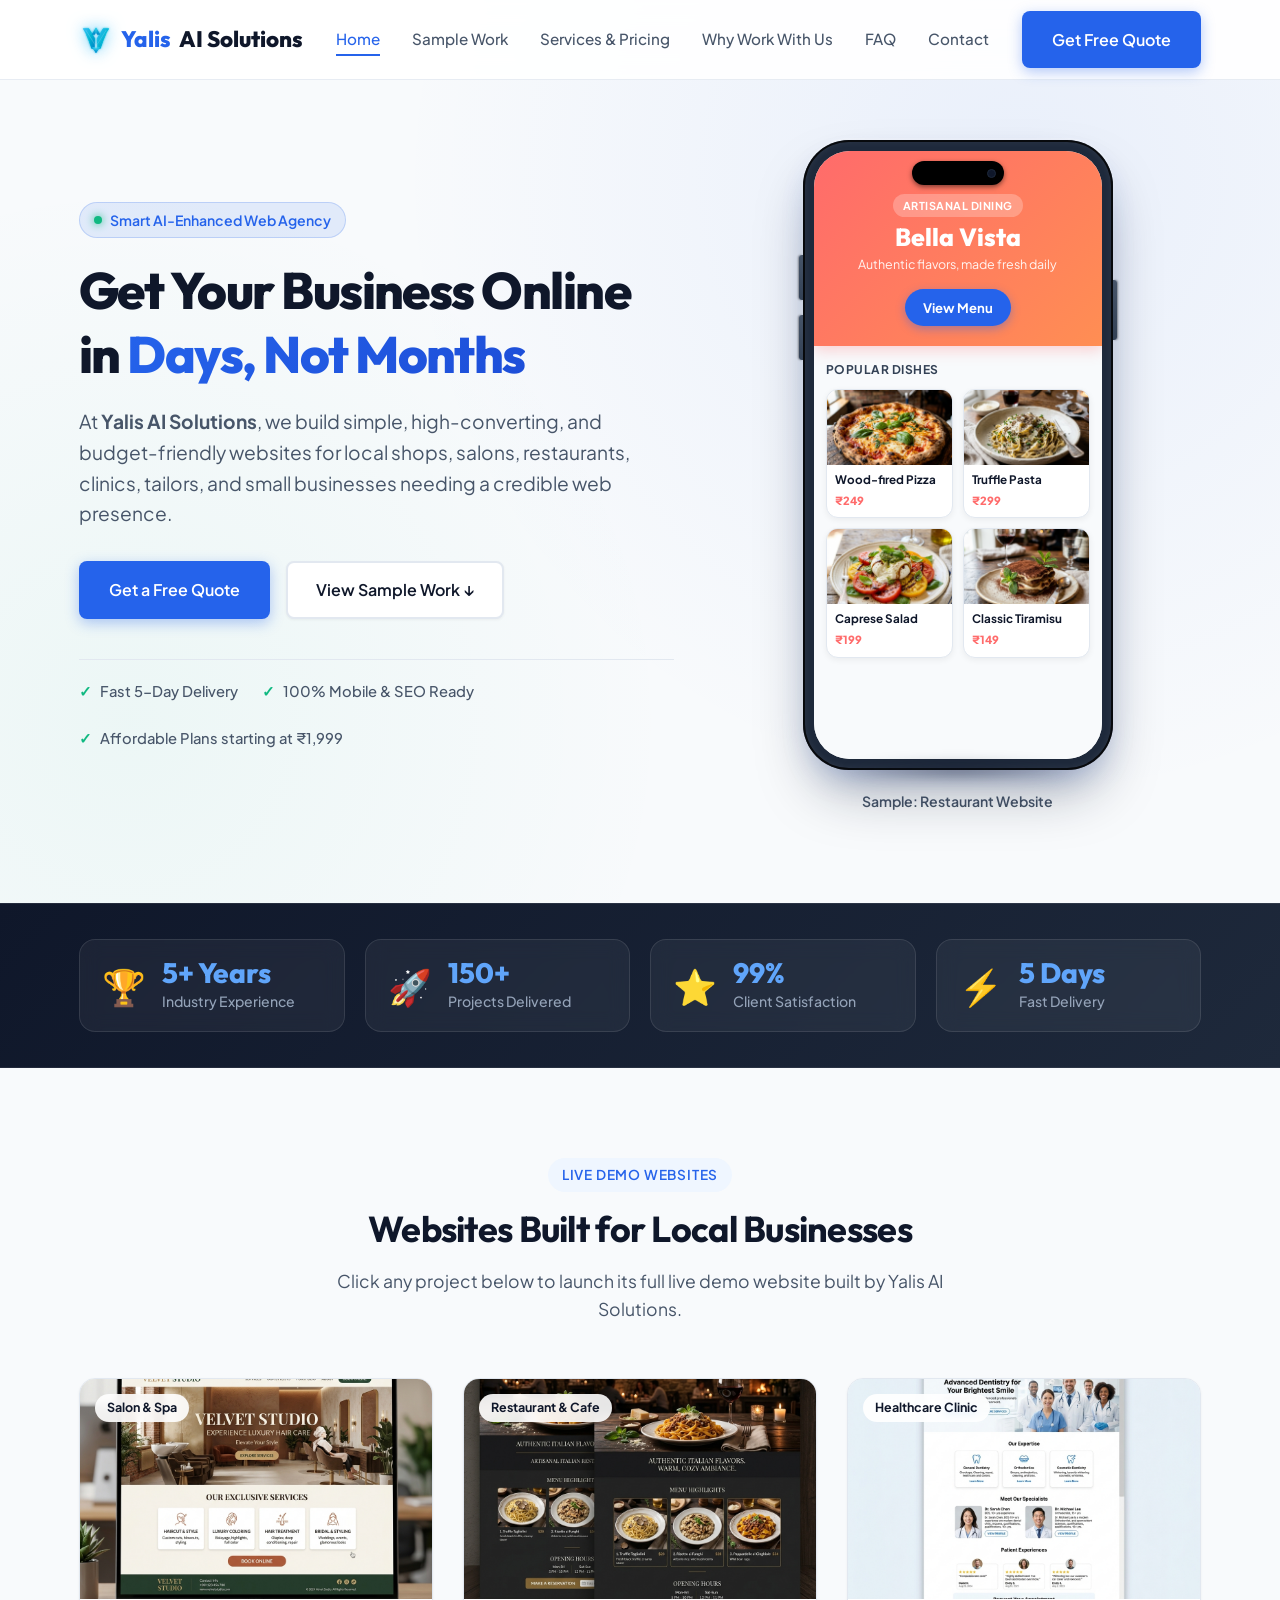
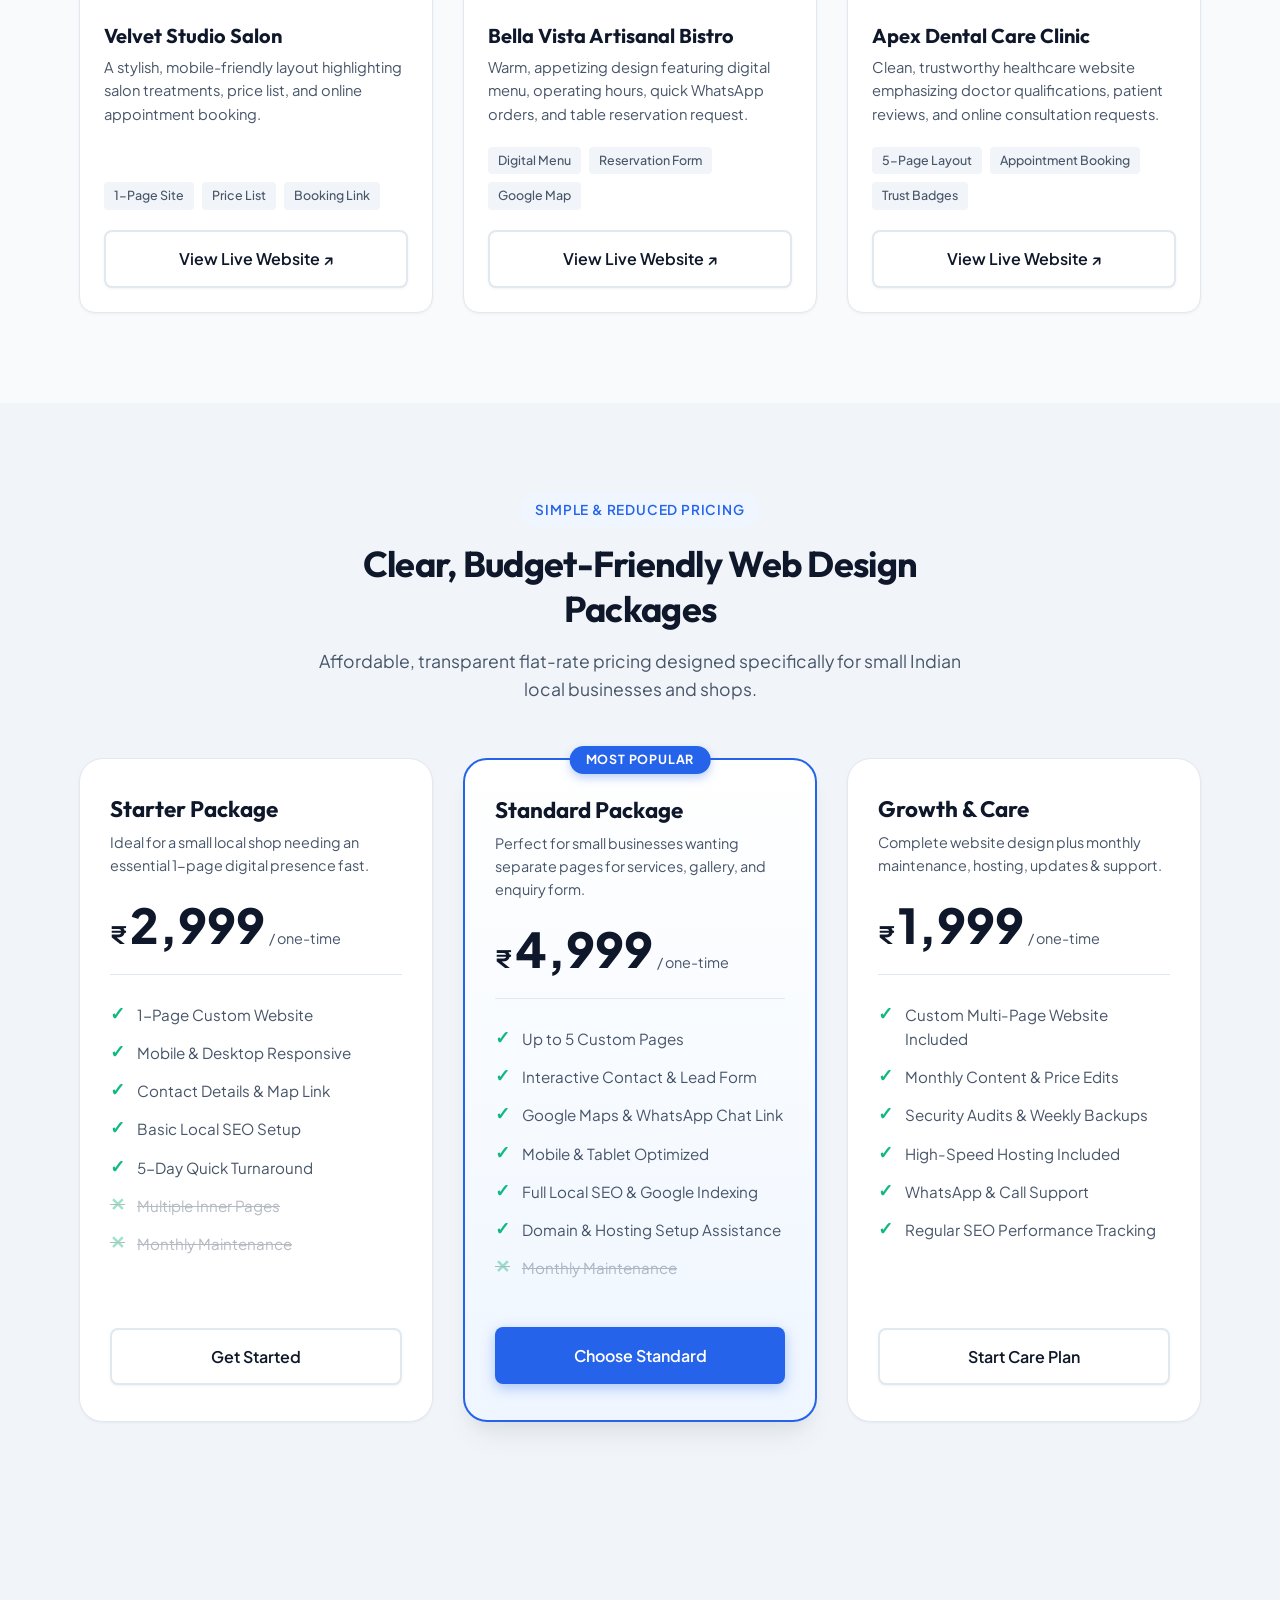
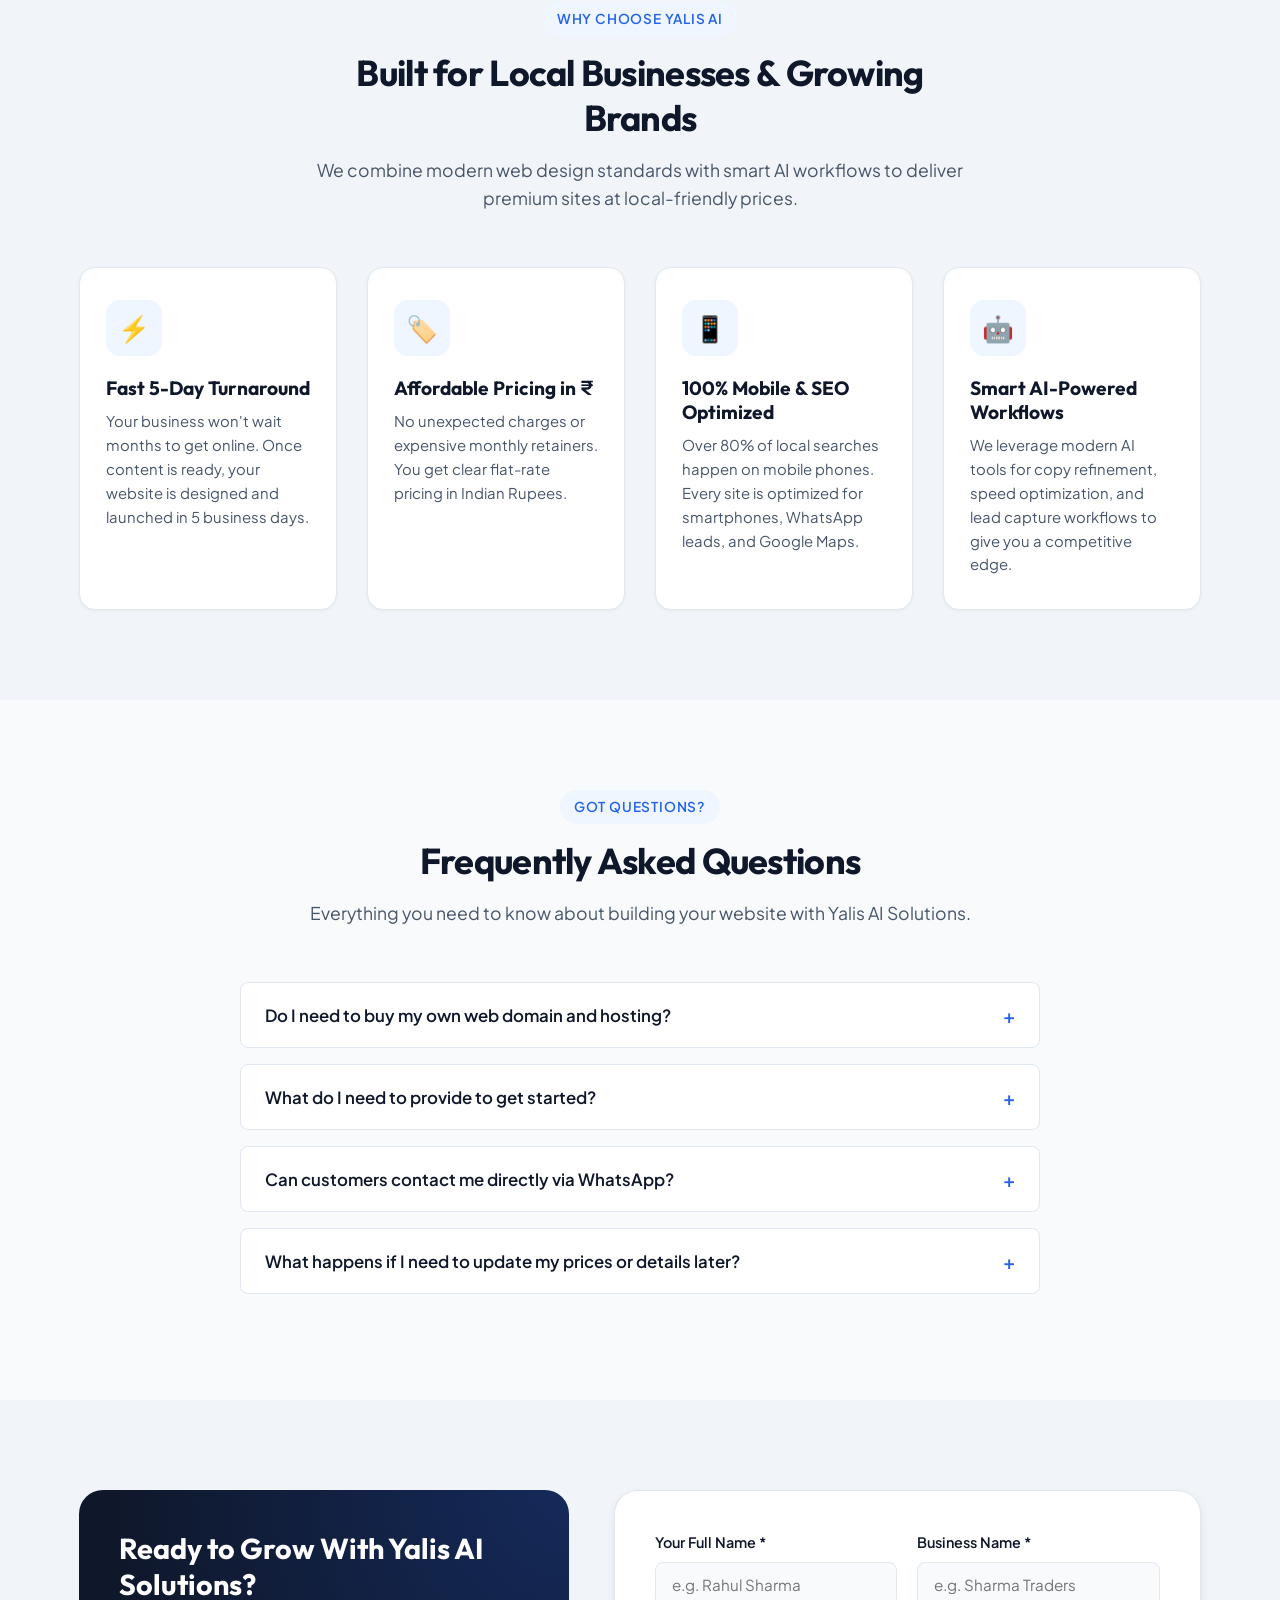
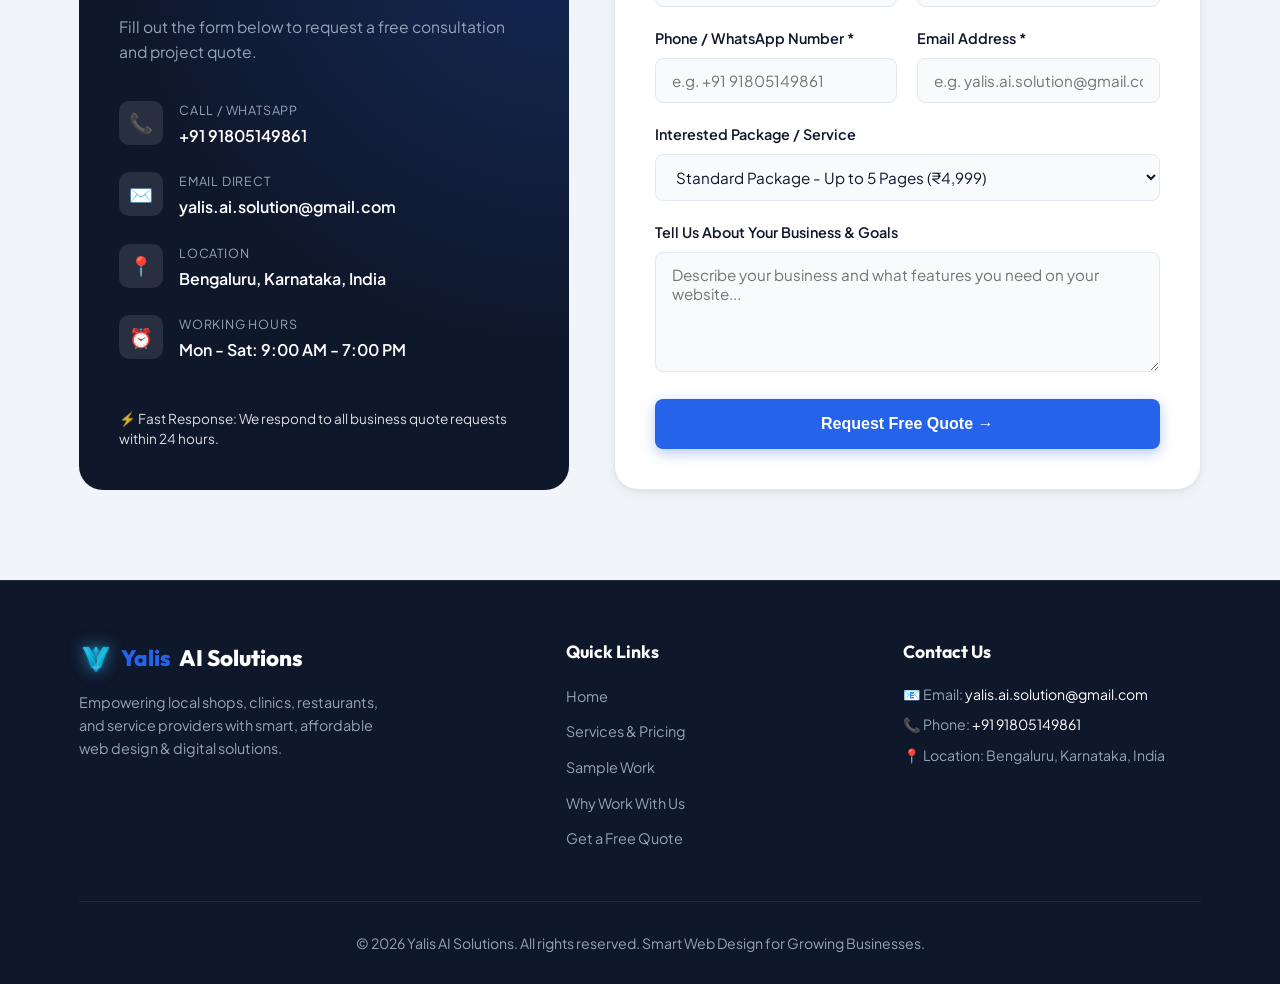
==== commit 9a8dab84: "Add files via upload" ====
--- a/index.html
+++ b/index.html
@@ -11,6 +11,7 @@
   <!-- GOOGLE FONTS & STYLESHEET -->
   <link rel="preconnect" href="https://fonts.googleapis.com">
   <link rel="preconnect" href="https://fonts.gstatic.com" crossorigin>
+  <link rel="icon" type="image/svg+xml" href="./logo_vy_icon.svg">
   <link rel="stylesheet" href="styles.css">
 </head>
 <body>
@@ -23,7 +24,7 @@
       
       <!-- EDIT HERE: YOUR BUSINESS LOGO & NAME -->
       <a href="#hero" class="logo" id="nav-logo" style="display: flex; align-items: center; gap: 8px;">
-        <img src="assets/images/logo_vy_icon.svg" alt="Yalis AI Logo" style="height: 34px; width: auto; filter: drop-shadow(0 0 8px rgba(56, 189, 248, 0.7));">
+        <img src="./logo_vy_icon.svg" alt="Yalis AI Logo" style="height: 34px; width: auto; filter: drop-shadow(0 0 8px rgba(56, 189, 248, 0.7));">
         <span>Yalis</span> AI Solutions
       </a>
 
@@ -124,7 +125,7 @@
                   
                   <div class="food-card">
                     <div class="food-img-wrap">
-                      <img src="assets/images/food_pizza.png" alt="Wood-fired Pizza">
+                      <img src="./food_pizza.png" alt="Wood-fired Pizza">
                     </div>
                     <div class="food-info">
                       <div class="food-name">Wood-fired Pizza</div>
@@ -134,7 +135,7 @@
 
                   <div class="food-card">
                     <div class="food-img-wrap">
-                      <img src="assets/images/food_pasta.png" alt="Truffle Pasta">
+                      <img src="./food_pasta.png" alt="Truffle Pasta">
                     </div>
                     <div class="food-info">
                       <div class="food-name">Truffle Pasta</div>
@@ -144,7 +145,7 @@
 
                   <div class="food-card">
                     <div class="food-img-wrap">
-                      <img src="assets/images/food_salad.png" alt="Caprese Salad">
+                      <img src="./food_salad.png" alt="Caprese Salad">
                     </div>
                     <div class="food-info">
                       <div class="food-name">Caprese Salad</div>
@@ -154,7 +155,7 @@
 
                   <div class="food-card">
                     <div class="food-img-wrap">
-                      <img src="assets/images/food_dessert.png" alt="Classic Tiramisu">
+                      <img src="./food_dessert.png" alt="Classic Tiramisu">
                     </div>
                     <div class="food-info">
                       <div class="food-name">Classic Tiramisu</div>
@@ -246,7 +247,7 @@
           <div class="portfolio-img-wrapper">
             <span class="portfolio-category-tag">Salon & Spa</span>
             <!-- EDIT HERE: DEMO 1 IMAGE & ALT -->
-            <img src="assets/images/portfolio_salon.png" alt="Salon Website Demo Preview">
+            <img src="./portfolio_salon.png" alt="Salon Website Demo Preview">
             <div class="portfolio-overlay">
               <a href="demo-salon.html" target="_blank" class="btn btn-primary">View Full Website ↗</a>
             </div>
@@ -271,7 +272,7 @@
           <div class="portfolio-img-wrapper">
             <span class="portfolio-category-tag">Restaurant & Cafe</span>
             <!-- EDIT HERE: DEMO 2 IMAGE & ALT -->
-            <img src="assets/images/portfolio_restaurant.png" alt="Restaurant Website Demo Preview">
+            <img src="./portfolio_restaurant.png" alt="Restaurant Website Demo Preview">
             <div class="portfolio-overlay">
               <a href="demo-restaurant.html" target="_blank" class="btn btn-primary">View Full Website ↗</a>
             </div>
@@ -296,7 +297,7 @@
           <div class="portfolio-img-wrapper">
             <span class="portfolio-category-tag">Healthcare Clinic</span>
             <!-- EDIT HERE: DEMO 3 IMAGE & ALT -->
-            <img src="assets/images/portfolio_clinic.png" alt="Clinic Website Demo Preview">
+            <img src="./portfolio_clinic.png" alt="Clinic Website Demo Preview">
             <div class="portfolio-overlay">
               <a href="demo-clinic.html" target="_blank" class="btn btn-primary">View Full Website ↗</a>
             </div>
@@ -704,7 +705,7 @@
         <!-- FOOTER BRAND -->
         <div class="footer-brand">
           <a href="#hero" class="logo" style="display: flex; align-items: center; gap: 8px;">
-            <img src="assets/images/logo_vy_icon.svg" alt="Yalis AI Logo" style="height: 34px; width: auto; filter: drop-shadow(0 0 8px rgba(56, 189, 248, 0.7));">
+            <img src="./logo_vy_icon.svg" alt="Yalis AI Logo" style="height: 34px; width: auto; filter: drop-shadow(0 0 8px rgba(56, 189, 248, 0.7));">
             <span>Yalis</span> AI Solutions
           </a>
           <!-- EDIT HERE: FOOTER SHORT DESCRIPTION -->
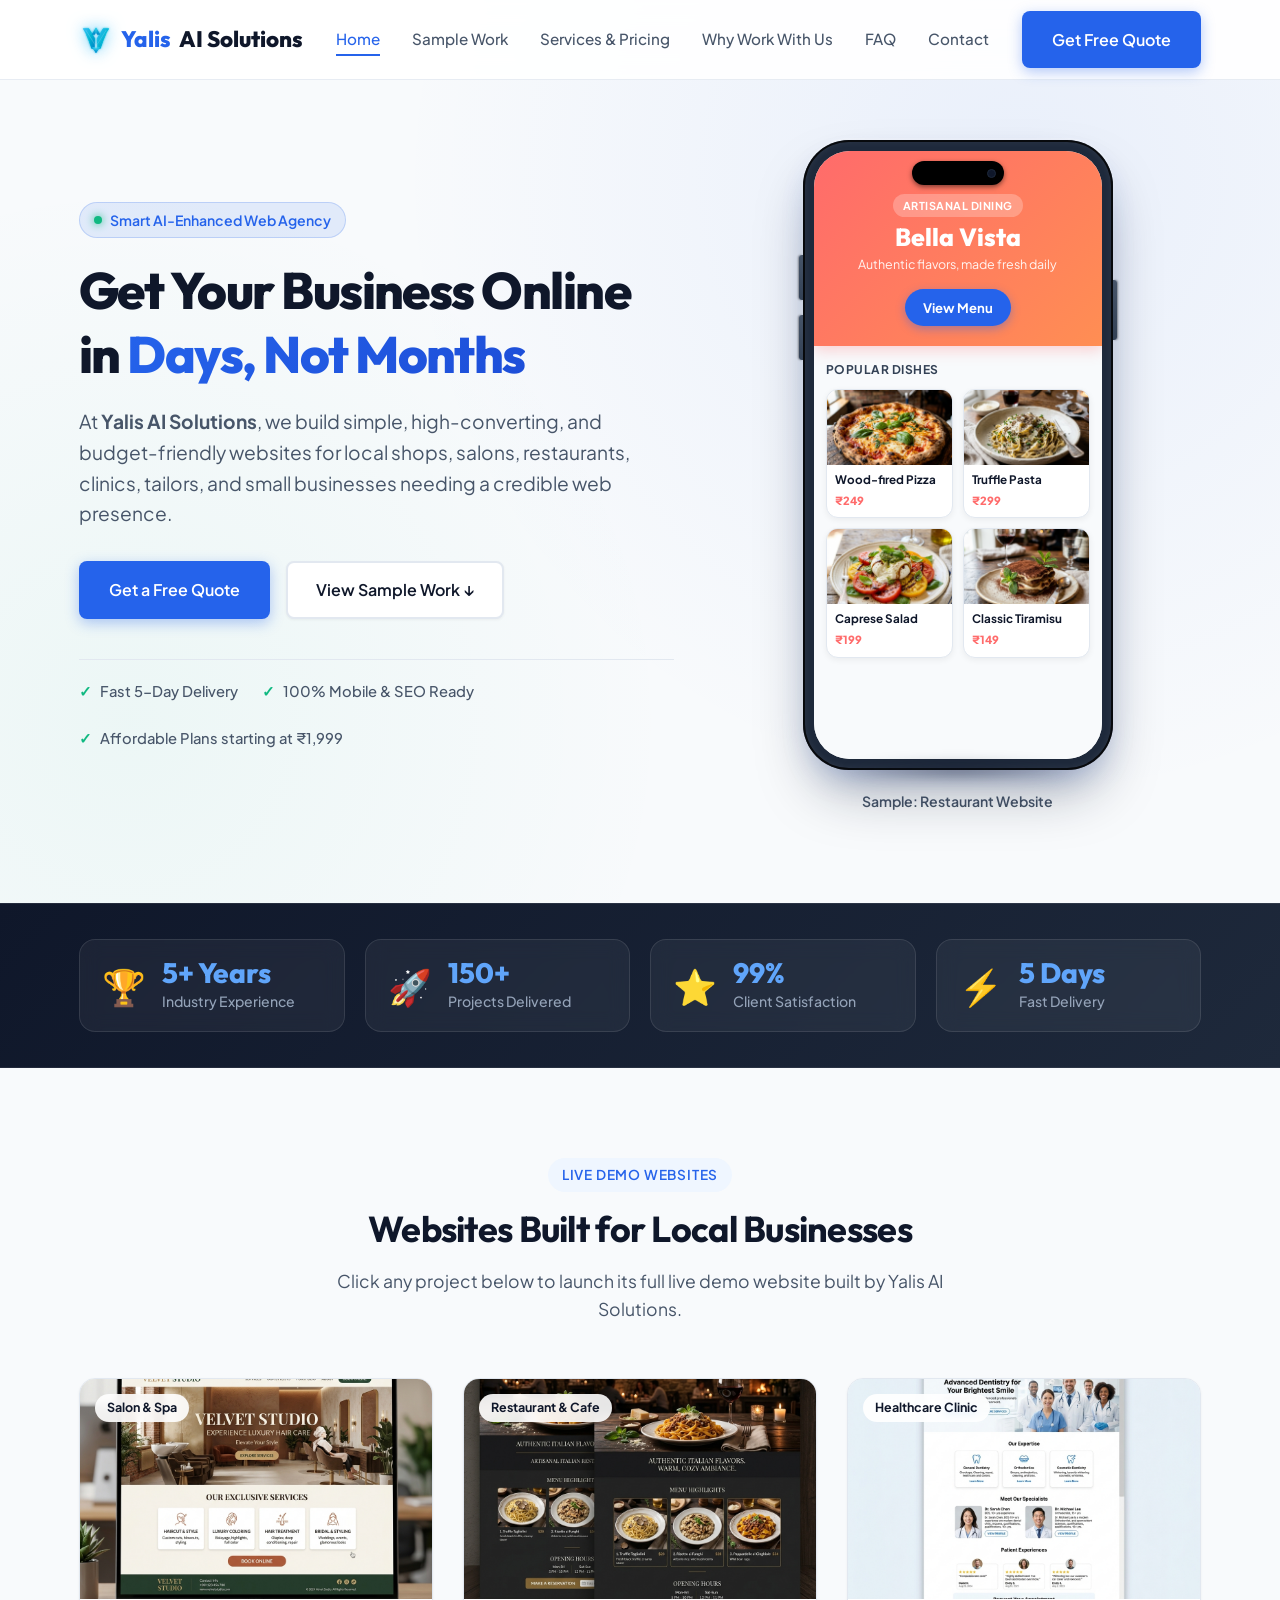
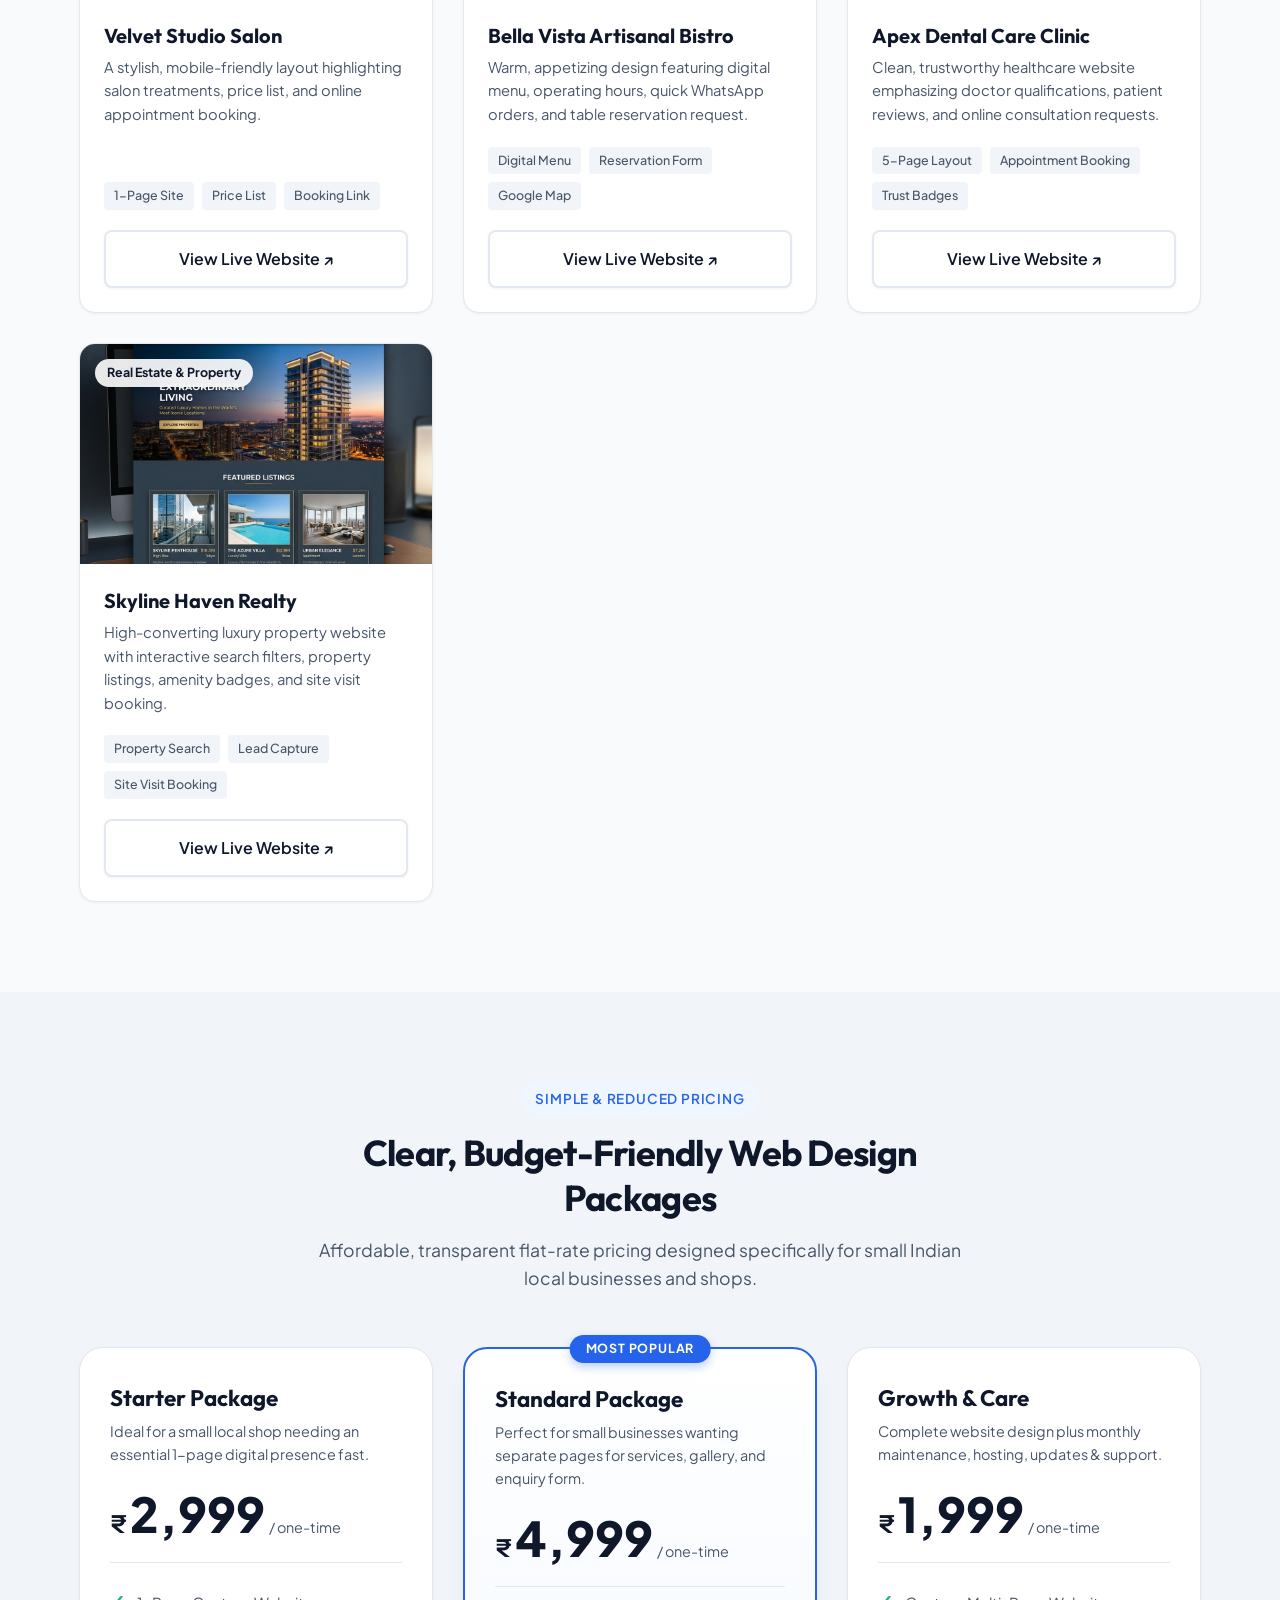
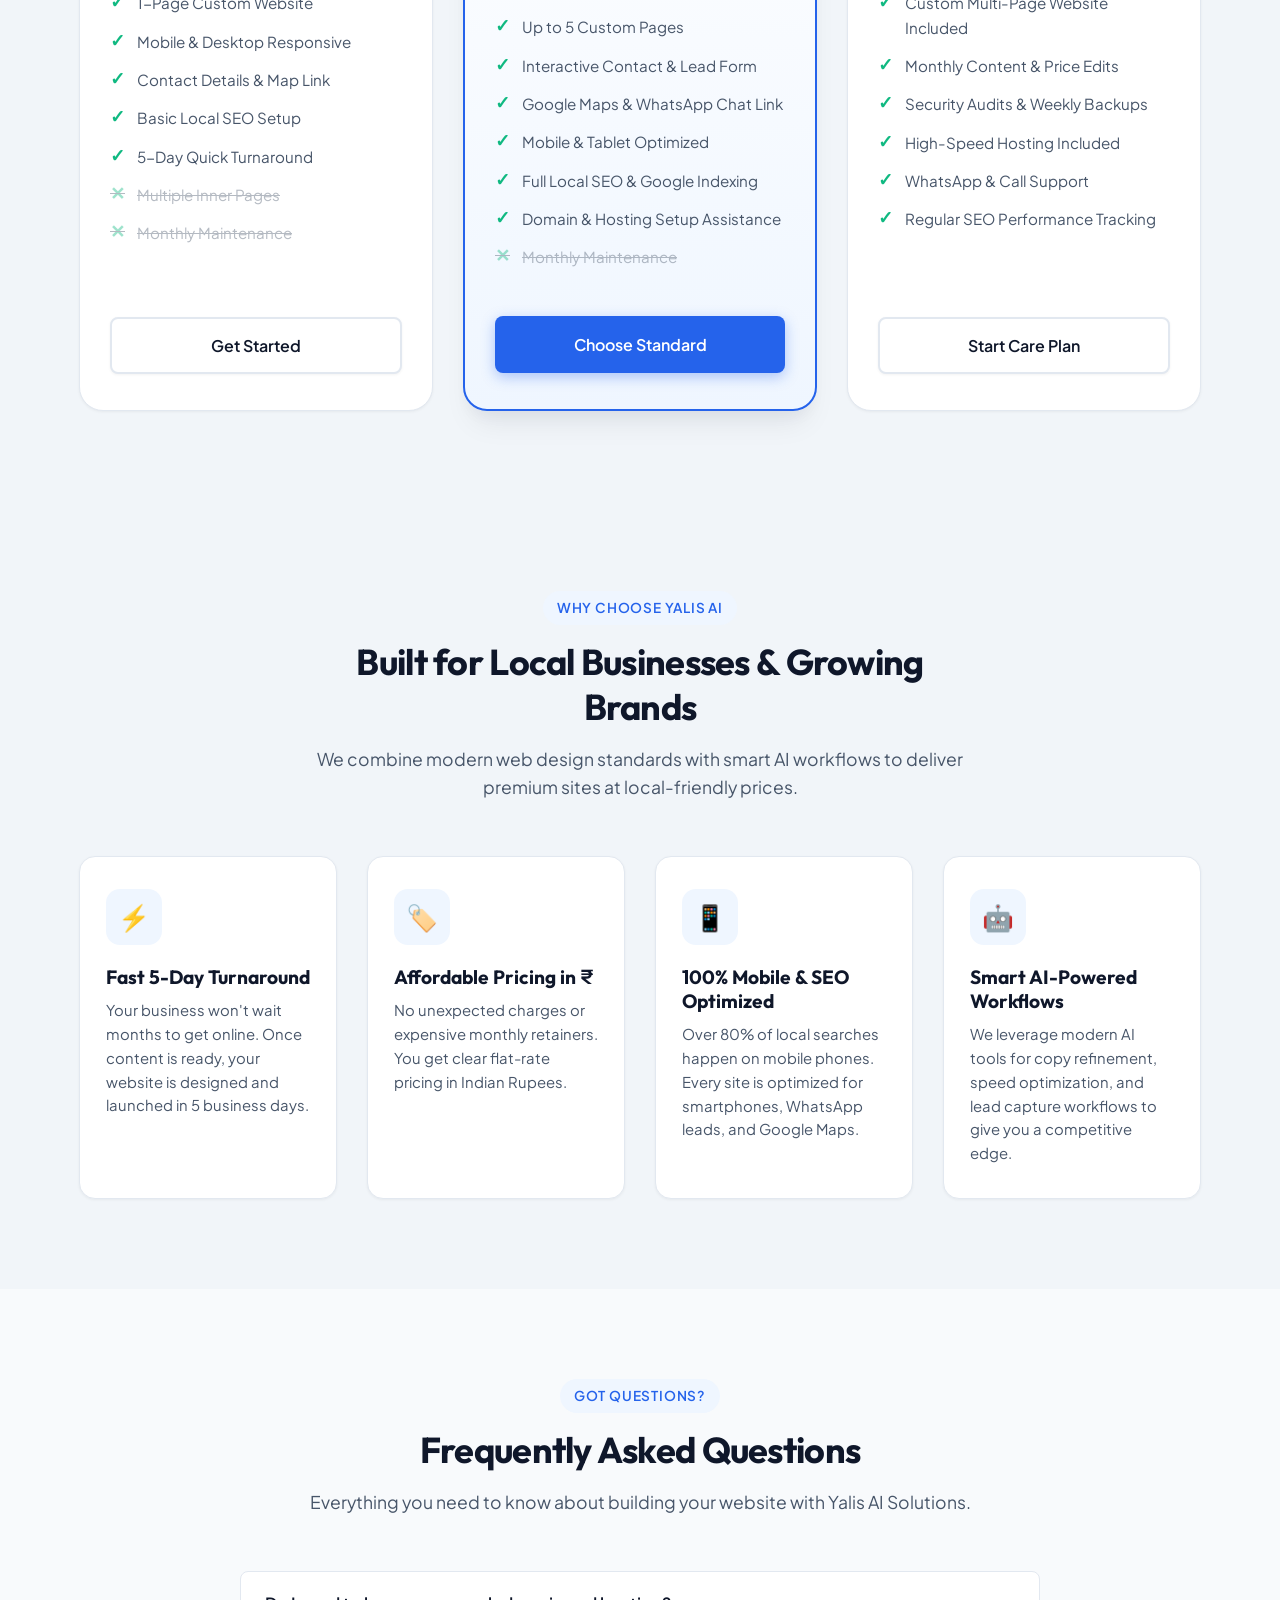
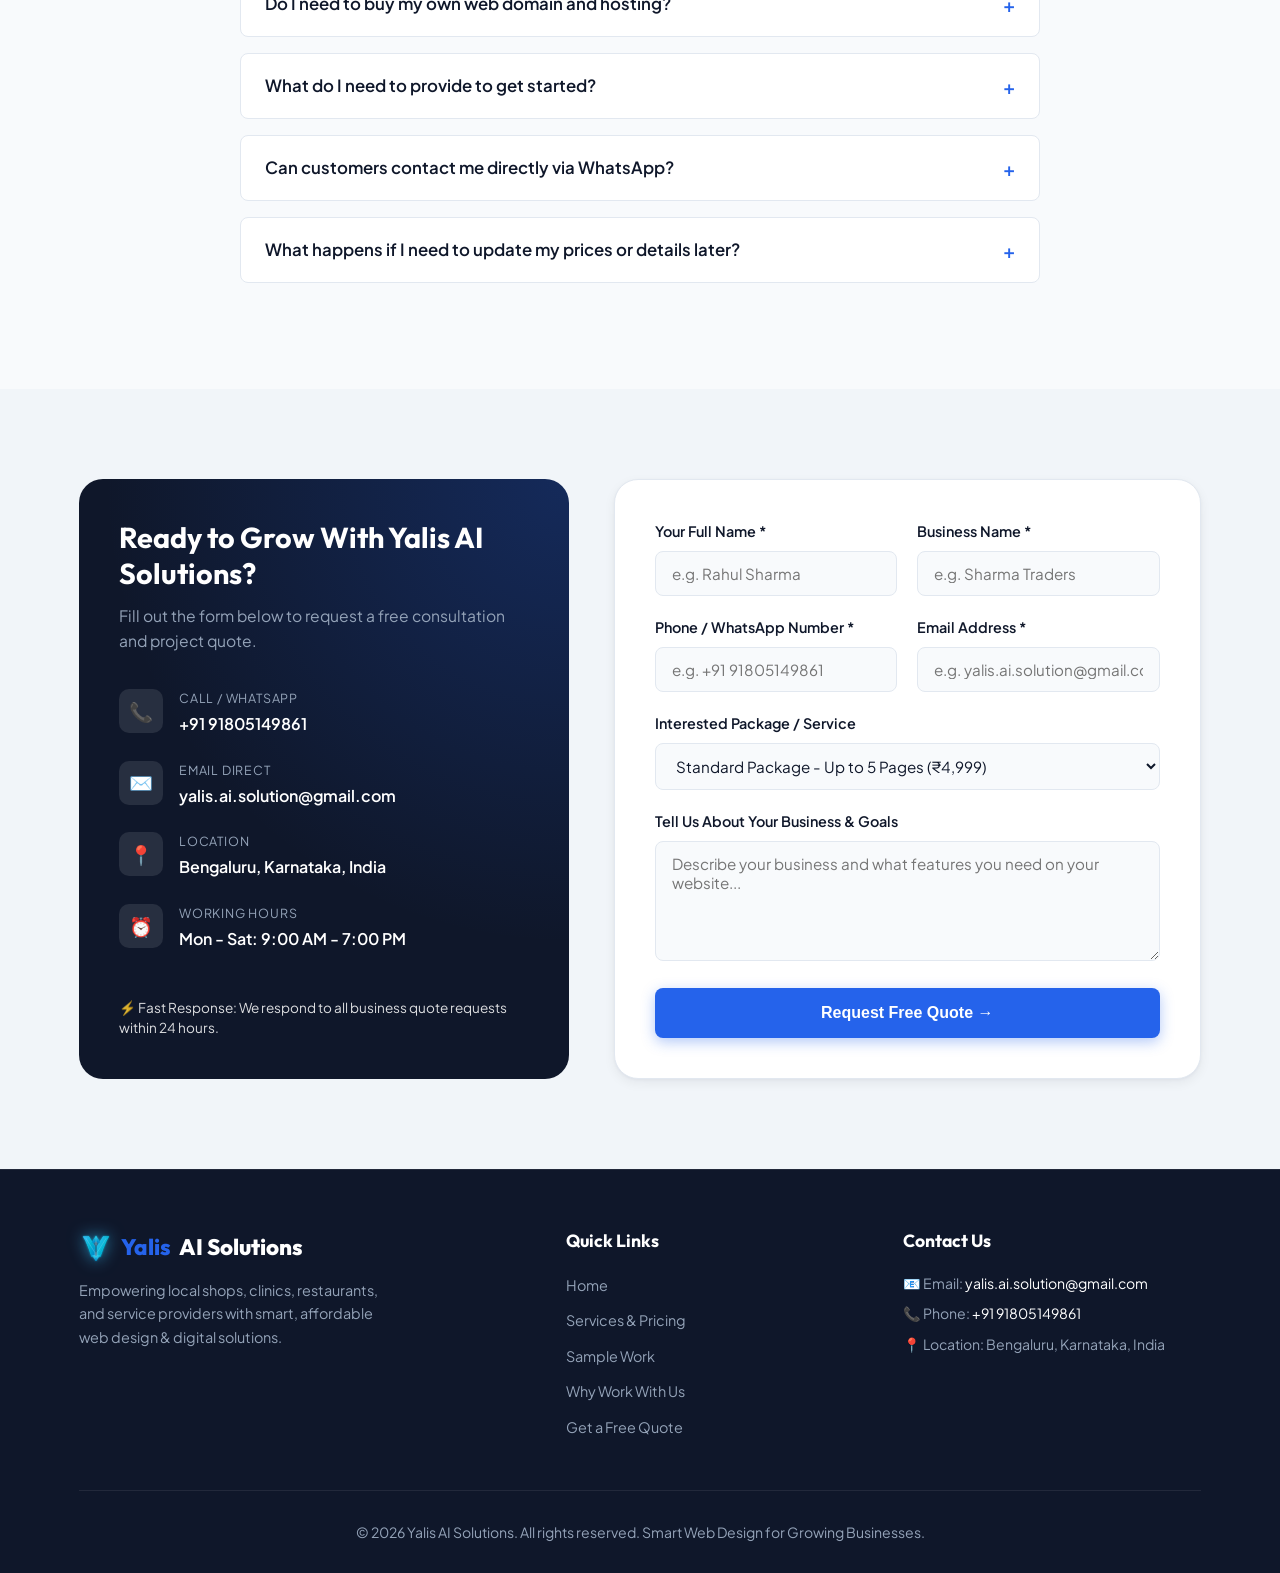
==== commit c44a484f: "Add files via upload" ====
--- a/index.html
+++ b/index.html
@@ -314,6 +314,31 @@
               <span class="pill-tag">Trust Badges</span>
             </div>
             <a href="demo-clinic.html" target="_blank" class="btn btn-secondary">View Live Website ↗</a>
+          </div>
+        </div>
+
+        <!-- SAMPLE PROJECT 4: REAL ESTATE -->
+        <div class="portfolio-card">
+          <div class="portfolio-img-wrapper">
+            <span class="portfolio-category-tag">Real Estate & Property</span>
+            <!-- EDIT HERE: DEMO 4 IMAGE & ALT -->
+            <img src="./portfolio_realestate.png" alt="Real Estate Website Demo Preview">
+            <div class="portfolio-overlay">
+              <a href="demo-realestate.html" target="_blank" class="btn btn-primary">View Full Website ↗</a>
+            </div>
+          </div>
+          <div class="portfolio-content">
+            <!-- EDIT HERE: DEMO 4 TITLE & TEXT -->
+            <h3 class="portfolio-title">Skyline Haven Realty</h3>
+            <p class="portfolio-desc">
+              High-converting luxury property website with interactive search filters, property listings, amenity badges, and site visit booking.
+            </p>
+            <div class="portfolio-tags">
+              <span class="pill-tag">Property Search</span>
+              <span class="pill-tag">Lead Capture</span>
+              <span class="pill-tag">Site Visit Booking</span>
+            </div>
+            <a href="demo-realestate.html" target="_blank" class="btn btn-secondary">View Live Website ↗</a>
           </div>
         </div>
 
